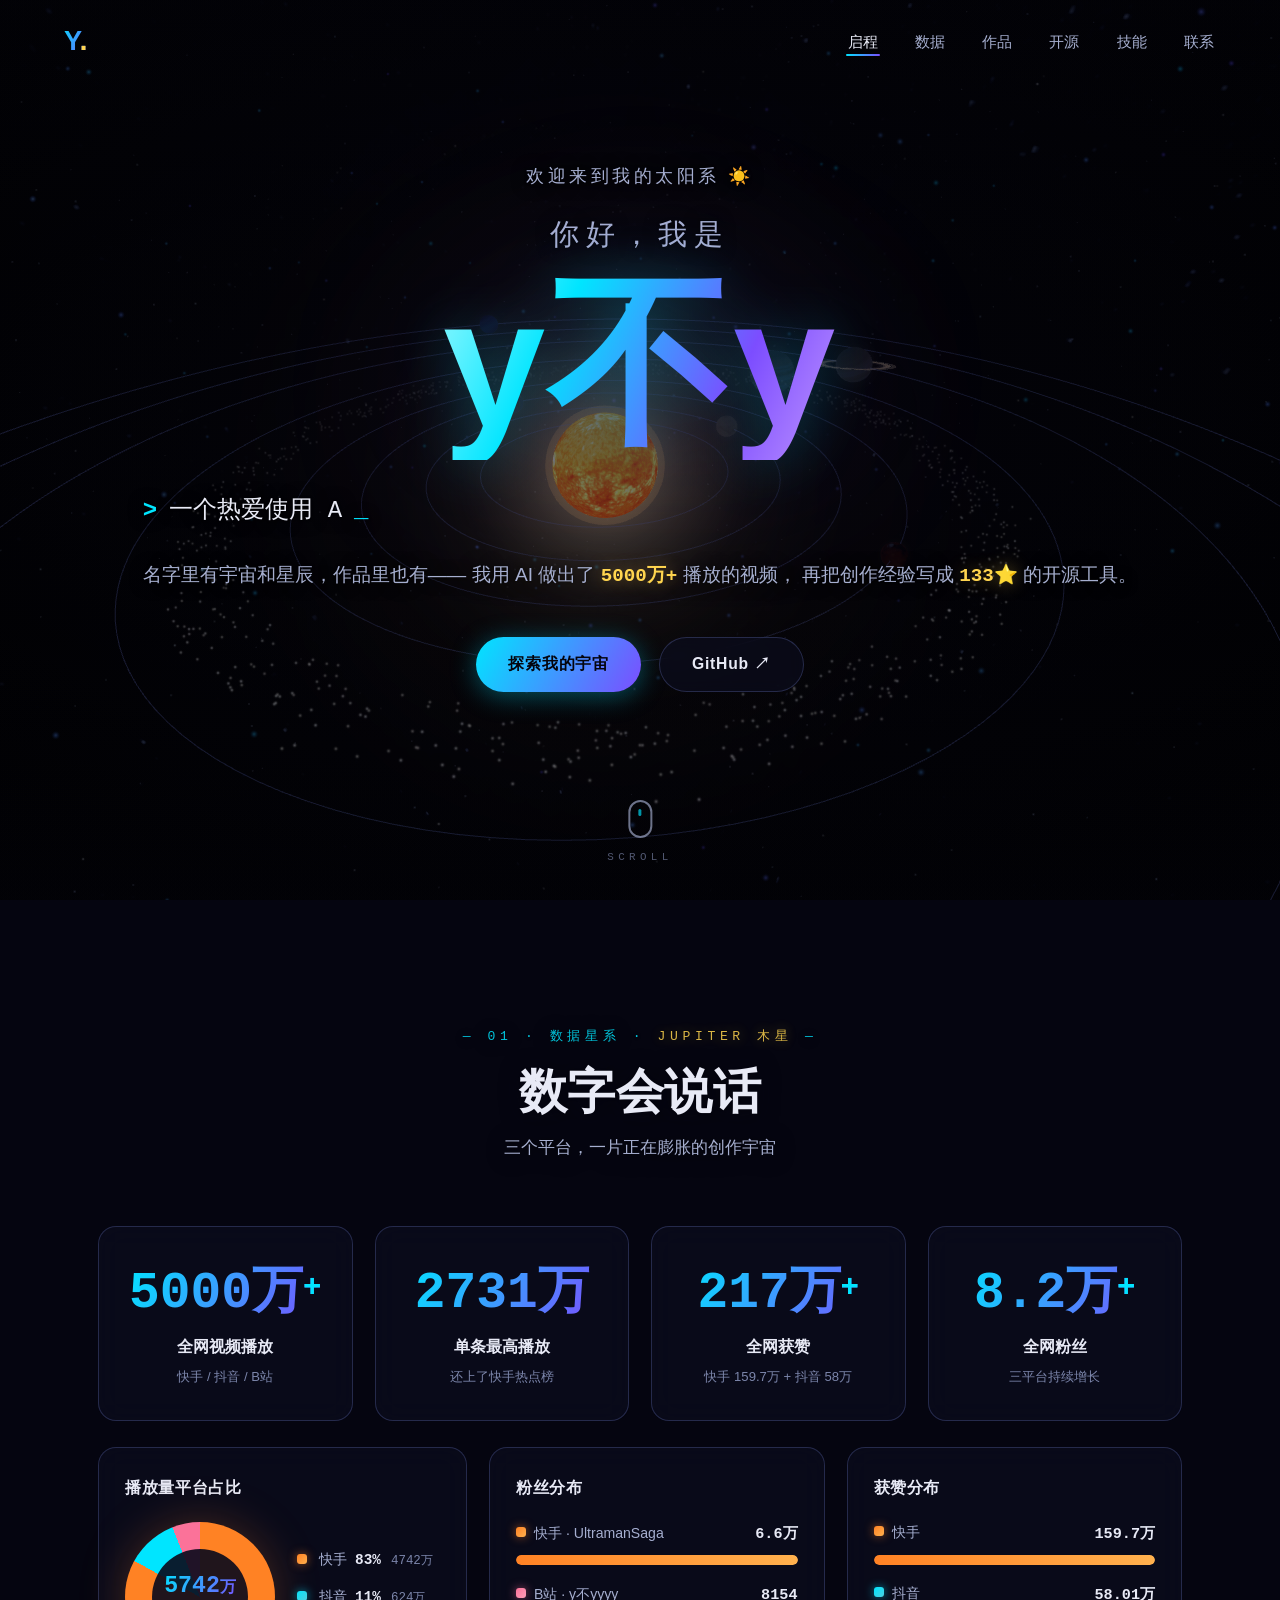
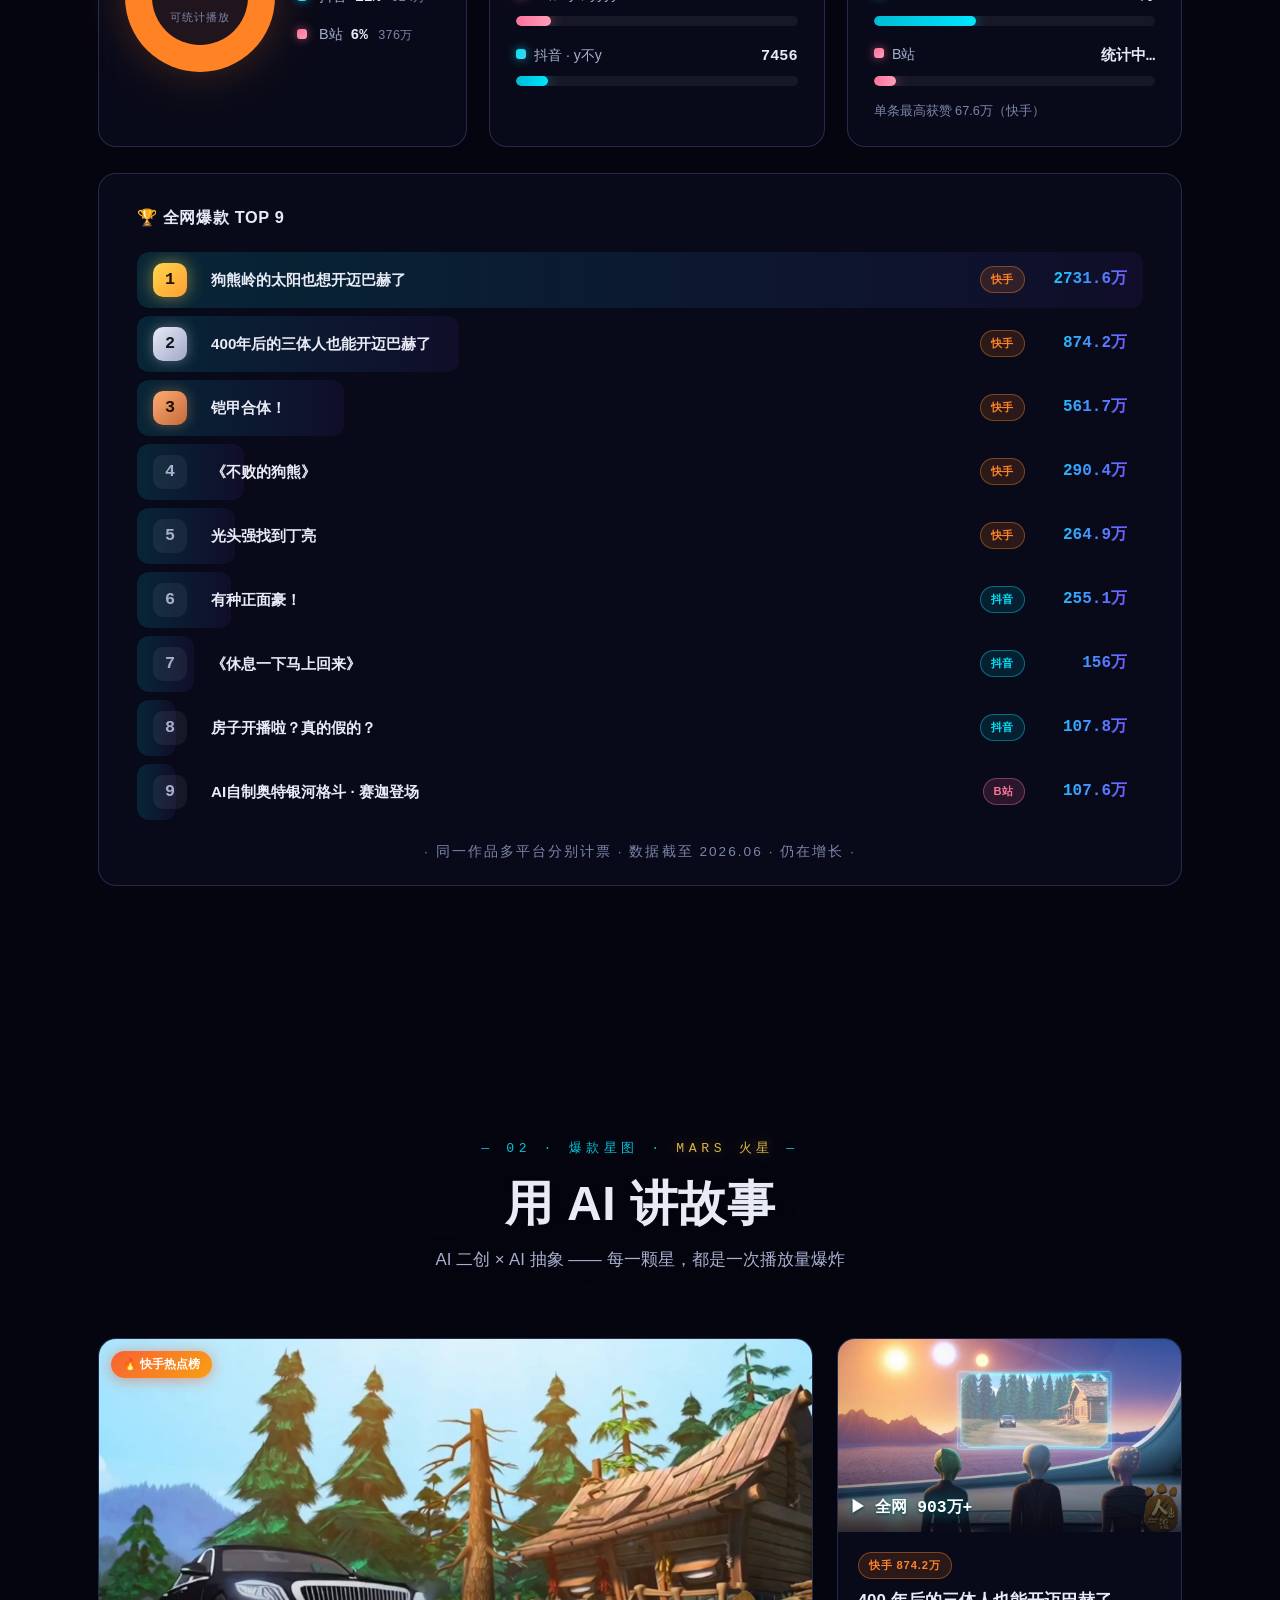
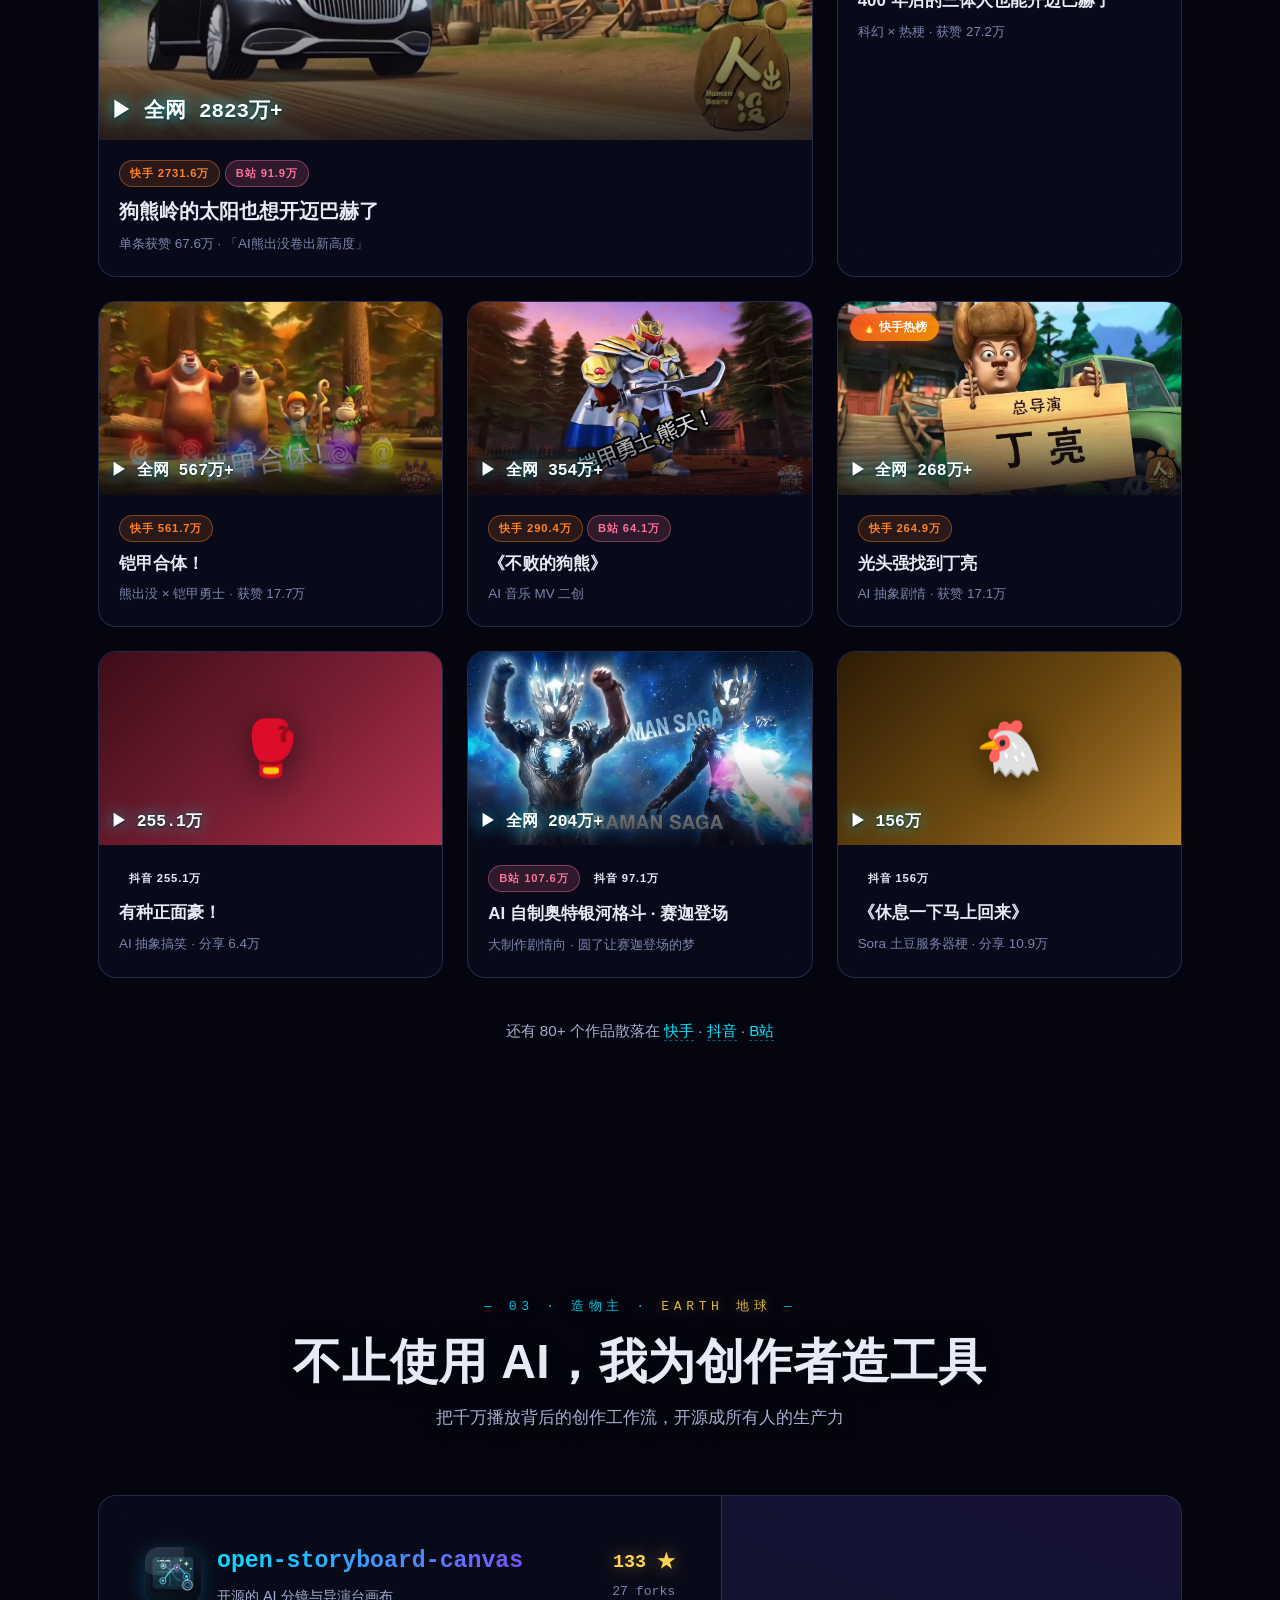
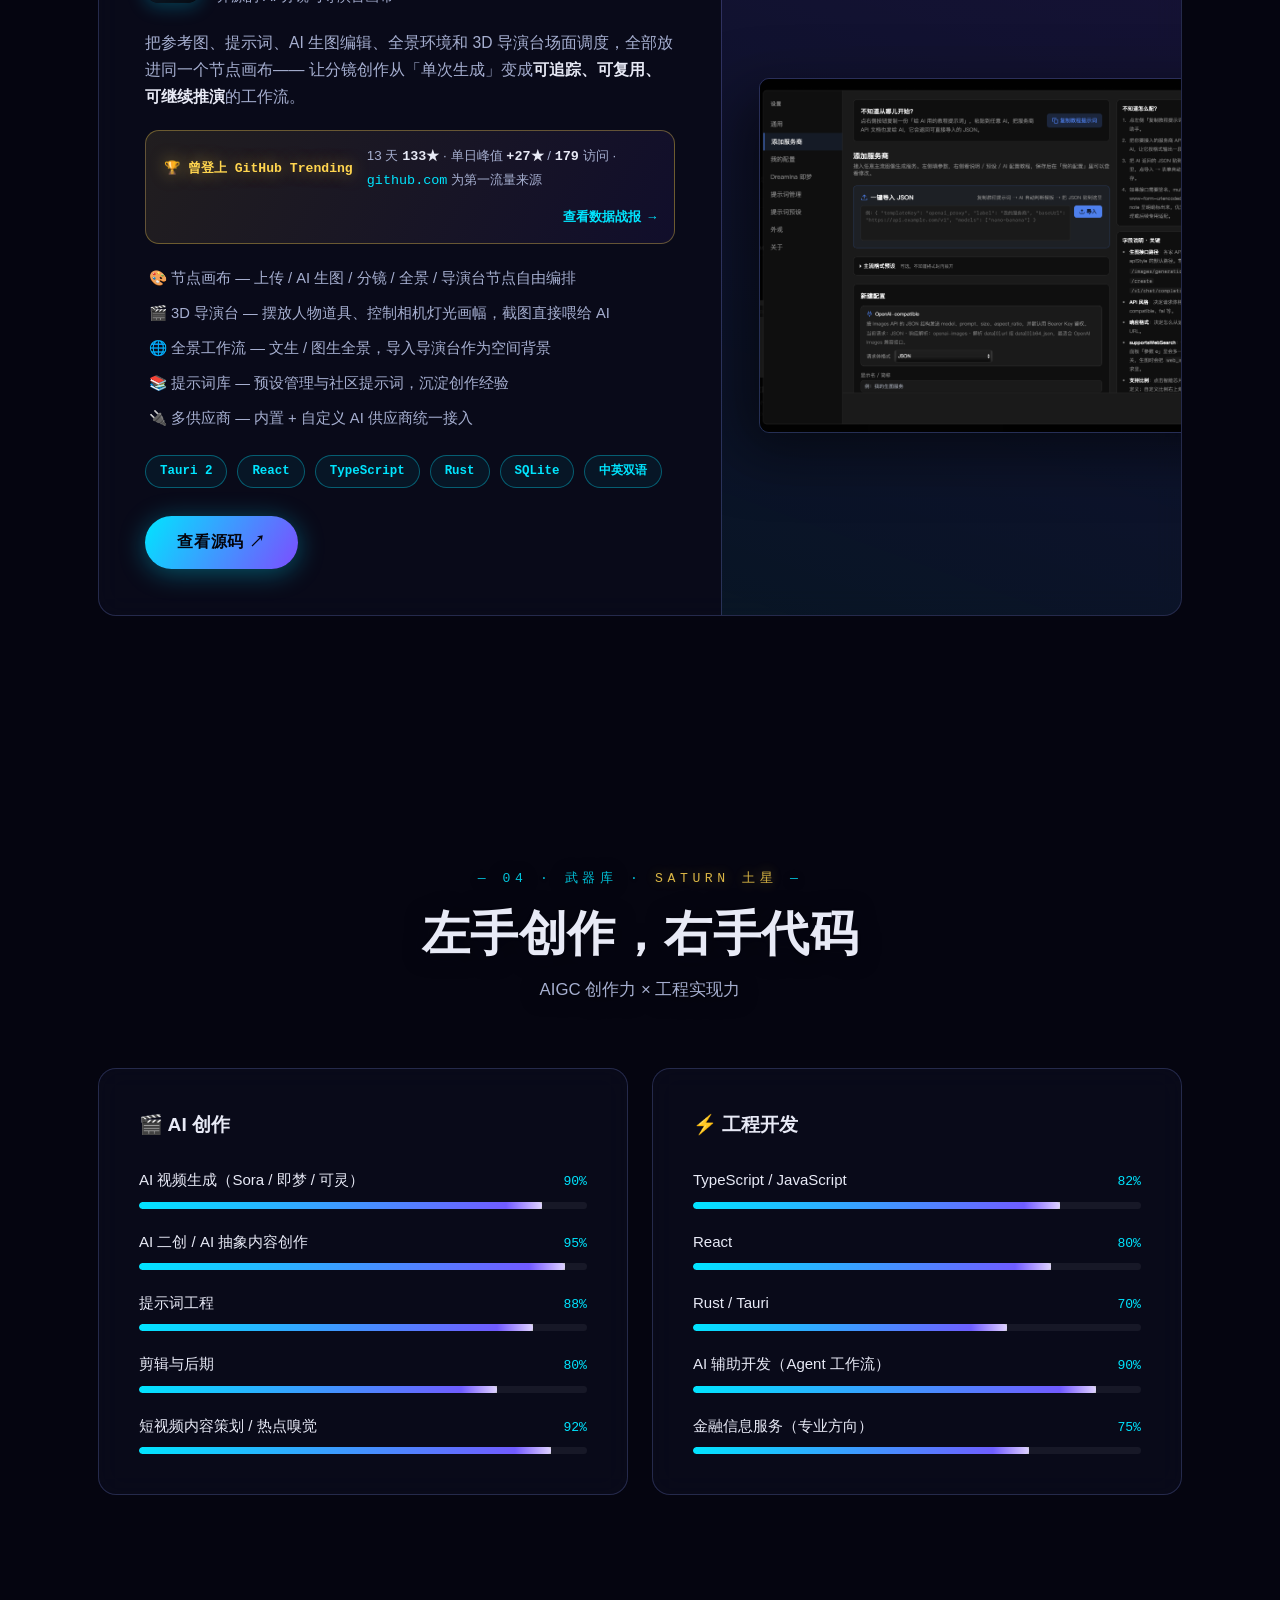
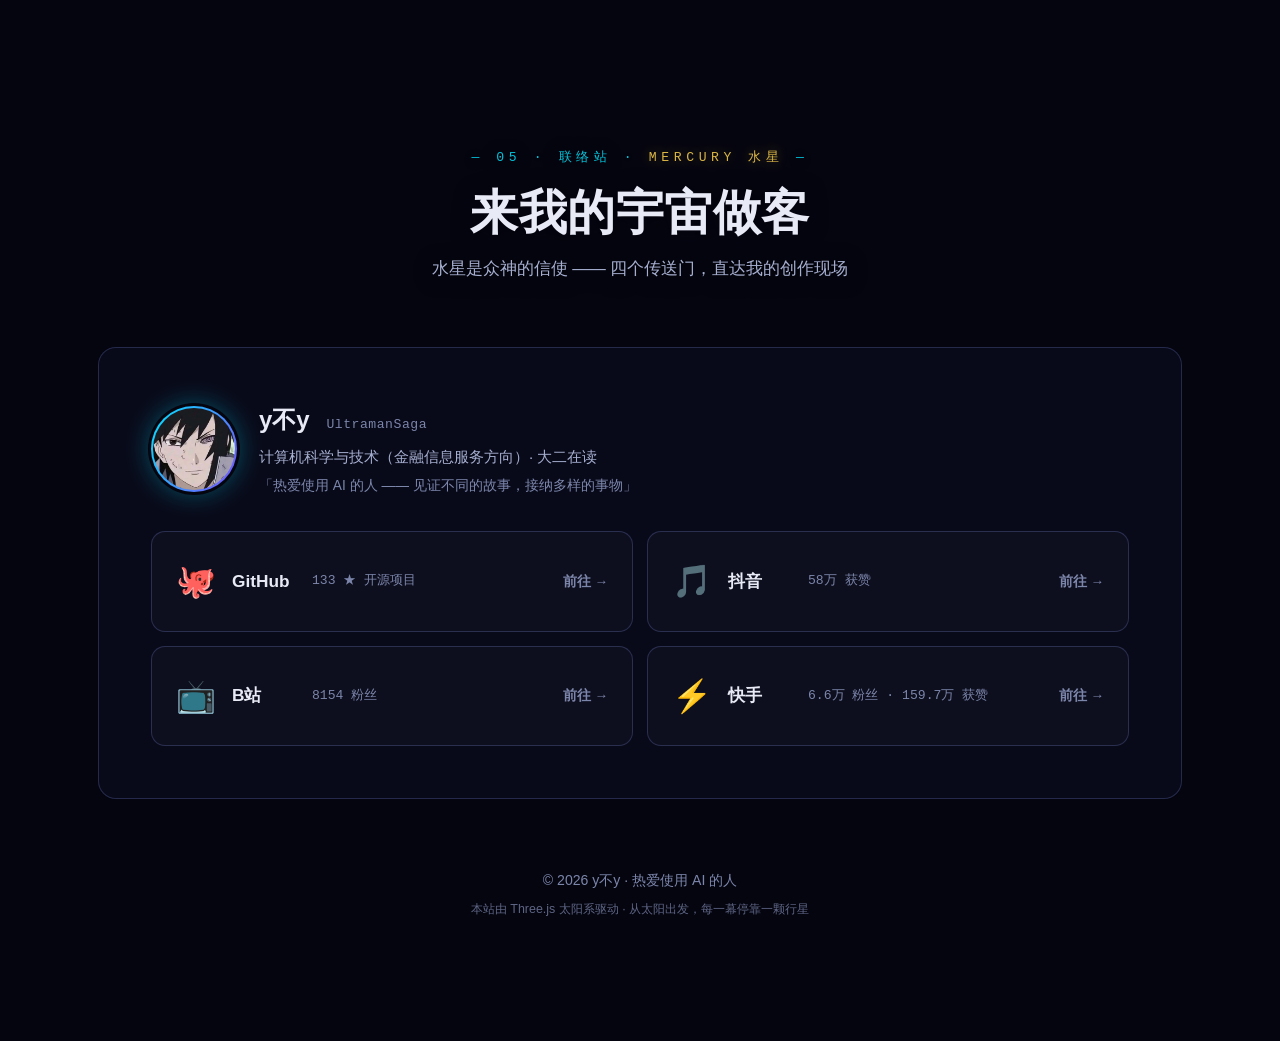
==== index.html @ 199a1e76 "feat: 个人主页「数字宇宙」首次发布 太阳系主题作品集（启程/数据/作品/开源/技能/联系六幕） + GitHub Trending 数据战报页。纯静态，Three.js 驱动。  Co-Auth" ====
<!DOCTYPE html>
<html lang="zh-CN">
<head>
  <meta charset="UTF-8">
  <meta name="viewport" content="width=device-width, initial-scale=1.0">
  <title>y不y · 热爱使用 AI 的人 | AI 二创 & 开源开发者</title>
  <meta name="description" content="y不y（UltramanSaga）—— 热爱使用 AI 的大学生，AI 二创与 AI 抽象小视频创作者，全网播放 5000万+，单条最高 2731万，133⭐ 开源工具作者，计算机科学与技术在读。">
  <link rel="icon" type="image/png" href="assets/project/icon.png">
  <link rel="preload" as="image" href="assets/covers/sun-maybach.jpg">
  <link rel="stylesheet" href="css/style.css">
</head>
<body>

  <!-- 顶部滚动进度条 -->
  <div class="progress-bar" id="progressBar"></div>

  <!-- 3D 太阳系背景画布 -->
  <canvas id="cosmos"></canvas>
  <noscript>
    <style>body { background: radial-gradient(ellipse at 50% 30%, #141433 0%, #050510 70%); }</style>
  </noscript>

  <!-- 导航 -->
  <nav class="nav" id="nav">
    <a href="#hero" class="nav-logo">Y<span class="dot">.</span></a>
    <ul class="nav-links">
      <li><a href="#hero" class="nav-link active">启程</a></li>
      <li><a href="#stats" class="nav-link">数据</a></li>
      <li><a href="#works" class="nav-link">作品</a></li>
      <li><a href="#project" class="nav-link">开源</a></li>
      <li><a href="#skills" class="nav-link">技能</a></li>
      <li><a href="#contact" class="nav-link">联系</a></li>
    </ul>
  </nav>

  <main>

    <!-- ① 启程 · Hero（太阳系全景） -->
    <section class="section hero" id="hero">
      <div class="hero-inner">
        <p class="hero-eyebrow" data-reveal>欢迎来到我的太阳系 ☀️</p>
        <h1 class="hero-title" data-reveal>
          <span class="hero-greeting">你好，我是</span>
          <span class="hero-name glow-text">y不y</span>
        </h1>
        <div class="hero-type" data-reveal>
          <span class="type-prefix">&gt;</span>
          <span id="typewriter"></span><span class="cursor">_</span>
        </div>
        <p class="hero-sub" data-reveal>
          名字里有宇宙和星辰，作品里也有——<br class="mobile-br">
          我用 AI 做出了 <em>5000万+</em> 播放的视频，<br class="mobile-br">
          再把创作经验写成 <em>133⭐</em> 的开源工具。
        </p>
        <div class="hero-cta" data-reveal>
          <a href="#stats" class="btn btn-primary">探索我的宇宙</a>
          <a href="https://github.com/ganbo-gab/open-storyboard-canvas" target="_blank" rel="noopener" class="btn btn-ghost">GitHub ↗</a>
        </div>
      </div>
      <a href="#stats" class="scroll-hint" aria-label="向下滚动">
        <span class="scroll-mouse"></span>
        <span class="scroll-text">SCROLL</span>
      </a>
    </section>

    <!-- ② 数据星系 · Stats（木星：最大的行星，扛最大的数据） -->
    <section class="section stats" id="stats">
      <header class="section-head" data-reveal>
        <p class="section-eyebrow">— 01 · 数据星系 · <span class="planet-name">JUPITER 木星</span> —</p>
        <h2 class="section-title">数字会说话</h2>
        <p class="section-desc">三个平台，一片正在膨胀的创作宇宙</p>
      </header>

      <div class="stats-grid">
        <div class="glass stat-card" data-reveal>
          <div class="stat-value"><span class="count" data-target="5000" data-suffix="万">0</span><span class="stat-plus">+</span></div>
          <div class="stat-label">全网视频播放</div>
          <div class="stat-note">快手 / 抖音 / B站</div>
        </div>
        <div class="glass stat-card" data-reveal>
          <div class="stat-value"><span class="count" data-target="2731" data-suffix="万">0</span></div>
          <div class="stat-label">单条最高播放</div>
          <div class="stat-note">还上了快手热点榜</div>
        </div>
        <div class="glass stat-card" data-reveal>
          <div class="stat-value"><span class="count" data-target="217" data-suffix="万">0</span><span class="stat-plus">+</span></div>
          <div class="stat-label">全网获赞</div>
          <div class="stat-note">快手 159.7万 + 抖音 58万</div>
        </div>
        <div class="glass stat-card" data-reveal>
          <div class="stat-value"><span class="count" data-target="8.2" data-decimals="1" data-suffix="万">0</span><span class="stat-plus">+</span></div>
          <div class="stat-label">全网粉丝</div>
          <div class="stat-note">三平台持续增长</div>
        </div>
      </div>

      <!-- 图表行：环形图 + 双条形图 -->
      <div class="charts-row">

        <div class="glass chart-card" data-reveal>
          <h3 class="chart-title">播放量平台占比</h3>
          <div class="donut-wrap">
            <div class="donut" id="donut" role="img" aria-label="快手83%，抖音11%，B站6%">
              <div class="donut-hole">
                <span class="donut-total">5742<i>万</i></span>
                <span class="donut-cap">可统计播放</span>
              </div>
            </div>
            <ul class="donut-legend">
              <li><i class="lg ks"></i>快手 <b>83%</b><span>4742万</span></li>
              <li><i class="lg dy"></i>抖音 <b>11%</b><span>624万</span></li>
              <li><i class="lg bl"></i>B站 <b>6%</b><span>376万</span></li>
            </ul>
          </div>
        </div>

        <div class="glass chart-card" data-reveal>
          <h3 class="chart-title">粉丝分布</h3>
          <div class="hbar-group">
            <div class="hbar">
              <div class="hbar-head"><span><i class="lg ks"></i>快手 · UltramanSaga</span><b>6.6万</b></div>
              <div class="hbar-track"><i class="hbar-fill ks" style="--w:100%"></i></div>
            </div>
            <div class="hbar">
              <div class="hbar-head"><span><i class="lg bl"></i>B站 · y不yyyy</span><b>8154</b></div>
              <div class="hbar-track"><i class="hbar-fill bl" style="--w:12.4%"></i></div>
            </div>
            <div class="hbar">
              <div class="hbar-head"><span><i class="lg dy"></i>抖音 · y不y</span><b>7456</b></div>
              <div class="hbar-track"><i class="hbar-fill dy" style="--w:11.3%"></i></div>
            </div>
          </div>
        </div>

        <div class="glass chart-card" data-reveal>
          <h3 class="chart-title">获赞分布</h3>
          <div class="hbar-group">
            <div class="hbar">
              <div class="hbar-head"><span><i class="lg ks"></i>快手</span><b>159.7万</b></div>
              <div class="hbar-track"><i class="hbar-fill ks" style="--w:100%"></i></div>
            </div>
            <div class="hbar">
              <div class="hbar-head"><span><i class="lg dy"></i>抖音</span><b>58.01万</b></div>
              <div class="hbar-track"><i class="hbar-fill dy" style="--w:36.3%"></i></div>
            </div>
            <div class="hbar">
              <div class="hbar-head"><span><i class="lg bl"></i>B站</span><b>统计中…</b></div>
              <div class="hbar-track"><i class="hbar-fill bl" style="--w:8%"></i></div>
            </div>
          </div>
          <p class="chart-note">单条最高获赞 67.6万（快手）</p>
        </div>

      </div>

      <!-- 全网爆款排行榜 -->
      <div class="glass ranking" data-reveal>
        <h3 class="chart-title">🏆 全网爆款 TOP 9</h3>
        <div class="rank-table">
          <div class="rank-row" style="--p:100%">
            <span class="rank-no gold-medal">1</span>
            <span class="rank-title">狗熊岭的太阳也想开迈巴赫了</span>
            <span class="rank-platform ks">快手</span>
            <b class="rank-views">2731.6万</b>
          </div>
          <div class="rank-row" style="--p:32%">
            <span class="rank-no silver-medal">2</span>
            <span class="rank-title">400年后的三体人也能开迈巴赫了</span>
            <span class="rank-platform ks">快手</span>
            <b class="rank-views">874.2万</b>
          </div>
          <div class="rank-row" style="--p:20.6%">
            <span class="rank-no bronze-medal">3</span>
            <span class="rank-title">铠甲合体！</span>
            <span class="rank-platform ks">快手</span>
            <b class="rank-views">561.7万</b>
          </div>
          <div class="rank-row" style="--p:10.6%">
            <span class="rank-no">4</span>
            <span class="rank-title">《不败的狗熊》</span>
            <span class="rank-platform ks">快手</span>
            <b class="rank-views">290.4万</b>
          </div>
          <div class="rank-row" style="--p:9.7%">
            <span class="rank-no">5</span>
            <span class="rank-title">光头强找到丁亮</span>
            <span class="rank-platform ks">快手</span>
            <b class="rank-views">264.9万</b>
          </div>
          <div class="rank-row" style="--p:9.3%">
            <span class="rank-no">6</span>
            <span class="rank-title">有种正面豪！</span>
            <span class="rank-platform dy">抖音</span>
            <b class="rank-views">255.1万</b>
          </div>
          <div class="rank-row" style="--p:5.7%">
            <span class="rank-no">7</span>
            <span class="rank-title">《休息一下马上回来》</span>
            <span class="rank-platform dy">抖音</span>
            <b class="rank-views">156万</b>
          </div>
          <div class="rank-row" style="--p:3.9%">
            <span class="rank-no">8</span>
            <span class="rank-title">房子开播啦？真的假的？</span>
            <span class="rank-platform dy">抖音</span>
            <b class="rank-views">107.8万</b>
          </div>
          <div class="rank-row" style="--p:3.9%">
            <span class="rank-no">9</span>
            <span class="rank-title">AI自制奥特银河格斗 · 赛迦登场</span>
            <span class="rank-platform bl">B站</span>
            <b class="rank-views">107.6万</b>
          </div>
        </div>
        <p class="stats-foot">· 同一作品多平台分别计票 · 数据截至 2026.06 · 仍在增长 ·</p>
      </div>
    </section>

    <!-- ③ 爆款星图 · Works（火星：最火的星球） -->
    <section class="section works" id="works">
      <header class="section-head" data-reveal>
        <p class="section-eyebrow">— 02 · 爆款星图 · <span class="planet-name">MARS 火星</span> —</p>
        <h2 class="section-title">用 AI 讲故事</h2>
        <p class="section-desc">AI 二创 × AI 抽象 —— 每一颗星，都是一次播放量爆炸</p>
      </header>
      <div class="works-grid">

        <a class="glass work-card featured" href="https://v.kuaishou.com/KUyIhEe8" target="_blank" rel="noopener" data-reveal>
          <div class="work-cover">
            <img src="assets/covers/sun-maybach.jpg" alt="狗熊岭的太阳也想开迈巴赫了" loading="lazy">
            <span class="work-views">▶ 全网 2823万+</span>
            <span class="work-badge-hot">🔥 快手热点榜</span>
          </div>
          <div class="work-info">
            <span class="work-platform ks">快手 2731.6万</span>
            <span class="work-platform bili">B站 91.9万</span>
            <h3 class="work-title">狗熊岭的太阳也想开迈巴赫了</h3>
            <p class="work-meta">单条获赞 67.6万 · 「AI熊出没卷出新高度」</p>
          </div>
        </a>

        <a class="glass work-card" href="https://v.kuaishou.com/KUyIhEe8" target="_blank" rel="noopener" data-reveal>
          <div class="work-cover">
            <img src="assets/covers/santi-maybach.jpg" alt="400年后的三体人也能开迈巴赫了" loading="lazy">
            <span class="work-views">▶ 全网 903万+</span>
          </div>
          <div class="work-info">
            <span class="work-platform ks">快手 874.2万</span>
            <h3 class="work-title">400 年后的三体人也能开迈巴赫了</h3>
            <p class="work-meta">科幻 × 热梗 · 获赞 27.2万</p>
          </div>
        </a>

        <a class="glass work-card" href="https://v.kuaishou.com/KUyIhEe8" target="_blank" rel="noopener" data-reveal>
          <div class="work-cover">
            <img src="assets/covers/armor.jpg" alt="铠甲合体！" loading="lazy">
            <span class="work-views">▶ 全网 567万+</span>
          </div>
          <div class="work-info">
            <span class="work-platform ks">快手 561.7万</span>
            <h3 class="work-title">铠甲合体！</h3>
            <p class="work-meta">熊出没 × 铠甲勇士 · 获赞 17.7万</p>
          </div>
        </a>

        <a class="glass work-card" href="https://v.kuaishou.com/KUyIhEe8" target="_blank" rel="noopener" data-reveal>
          <div class="work-cover">
            <img src="assets/covers/bear.jpg" alt="《不败的狗熊》" loading="lazy">
            <span class="work-views">▶ 全网 354万+</span>
          </div>
          <div class="work-info">
            <span class="work-platform ks">快手 290.4万</span>
            <span class="work-platform bili">B站 64.1万</span>
            <h3 class="work-title">《不败的狗熊》</h3>
            <p class="work-meta">AI 音乐 MV 二创</p>
          </div>
        </a>

        <a class="glass work-card" href="https://v.kuaishou.com/KUyIhEe8" target="_blank" rel="noopener" data-reveal>
          <div class="work-cover">
            <img src="assets/covers/dingliang.jpg" alt="光头强找到丁亮" loading="lazy">
            <span class="work-views">▶ 全网 268万+</span>
            <span class="work-badge-hot">🔥 快手热榜</span>
          </div>
          <div class="work-info">
            <span class="work-platform ks">快手 264.9万</span>
            <h3 class="work-title">光头强找到丁亮</h3>
            <p class="work-meta">AI 抽象剧情 · 获赞 17.1万</p>
          </div>
        </a>

        <!-- TODO:补充 「有种正面豪」抖音封面截图（当前为渐变占位） -->
        <a class="glass work-card" href="https://www.douyin.com/user/MS4wLjABAAAAIqaASzQ-m0BR4X4_Z0t8kLSNDS3jp0YPZEdNn1j6OYkvZCTKIpKGWT-RFb6nuvdb" target="_blank" rel="noopener" data-reveal>
          <div class="work-cover cover-placeholder ph-red">
            <span class="ph-emoji">🥊</span>
            <span class="work-views">▶ 255.1万</span>
          </div>
          <div class="work-info">
            <span class="work-platform dy">抖音 255.1万</span>
            <h3 class="work-title">有种正面豪！</h3>
            <p class="work-meta">AI 抽象搞笑 · 分享 6.4万</p>
          </div>
        </a>

        <a class="glass work-card" href="https://www.bilibili.com/video/BV1FLcYzLE7T" target="_blank" rel="noopener" data-reveal>
          <div class="work-cover">
            <img src="assets/covers/saga.jpg" alt="AI自制奥特银河格斗：赛迦登场" loading="lazy">
            <span class="work-views">▶ 全网 204万+</span>
          </div>
          <div class="work-info">
            <span class="work-platform bili">B站 107.6万</span>
            <span class="work-platform dy">抖音 97.1万</span>
            <h3 class="work-title">AI 自制奥特银河格斗 · 赛迦登场</h3>
            <p class="work-meta">大制作剧情向 · 圆了让赛迦登场的梦</p>
          </div>
        </a>

        <!-- TODO:补充 「休息一下马上回来」抖音封面截图（当前为渐变占位） -->
        <a class="glass work-card" href="https://www.douyin.com/user/MS4wLjABAAAAIqaASzQ-m0BR4X4_Z0t8kLSNDS3jp0YPZEdNn1j6OYkvZCTKIpKGWT-RFb6nuvdb" target="_blank" rel="noopener" data-reveal>
          <div class="work-cover cover-placeholder ph-amber">
            <span class="ph-emoji">🐔</span>
            <span class="work-views">▶ 156万</span>
          </div>
          <div class="work-info">
            <span class="work-platform dy">抖音 156万</span>
            <h3 class="work-title">《休息一下马上回来》</h3>
            <p class="work-meta">Sora 土豆服务器梗 · 分享 10.9万</p>
          </div>
        </a>

      </div>
      <p class="works-foot" data-reveal>
        还有 80+ 个作品散落在
        <a href="https://v.kuaishou.com/KUyIhEe8" target="_blank" rel="noopener">快手</a> ·
        <a href="https://www.douyin.com/user/MS4wLjABAAAAIqaASzQ-m0BR4X4_Z0t8kLSNDS3jp0YPZEdNn1j6OYkvZCTKIpKGWT-RFb6nuvdb" target="_blank" rel="noopener">抖音</a> ·
        <a href="https://space.bilibili.com/3546699918215726" target="_blank" rel="noopener">B站</a>
      </p>
    </section>

    <!-- ④ 造物主 · 开源项目（地球：创造之家） -->
    <section class="section project" id="project">
      <header class="section-head" data-reveal>
        <p class="section-eyebrow">— 03 · 造物主 · <span class="planet-name">EARTH 地球</span> —</p>
        <h2 class="section-title">不止使用 AI，<br class="mobile-br">我为创作者造工具</h2>
        <p class="section-desc">把千万播放背后的创作工作流，开源成所有人的生产力</p>
      </header>

      <div class="glass project-card" data-reveal>
        <div class="project-main">
          <div class="project-head">
            <img class="project-icon" src="assets/project/icon.png" alt="Open Storyboard Canvas 图标">
            <div>
              <h3 class="project-name">open-storyboard-canvas</h3>
              <p class="project-tagline">开源的 AI 分镜与导演台画布</p>
            </div>
            <div class="project-stars">
              <span class="star-num">133 ★</span>
              <span class="fork-num">27 forks</span>
            </div>
          </div>
          <p class="project-desc">
            把参考图、提示词、AI 生图编辑、全景环境和 3D 导演台场面调度，全部放进同一个节点画布——
            让分镜创作从「单次生成」变成<strong>可追踪、可复用、可继续推演</strong>的工作流。
          </p>
          <a class="project-trending" href="trending-report.html">
            <span class="pt-flag">🏆 曾登上 GitHub Trending</span>
            <span class="pt-stat">13 天 <b>133★</b> · 单日峰值 <b>+27★</b> / <b>179</b> 访问 · <em>github.com</em> 为第一流量来源</span>
            <span class="pt-go">查看数据战报 →</span>
          </a>
          <ul class="project-features">
            <li>🎨 节点画布 — 上传 / AI 生图 / 分镜 / 全景 / 导演台节点自由编排</li>
            <li>🎬 3D 导演台 — 摆放人物道具、控制相机灯光画幅，截图直接喂给 AI</li>
            <li>🌐 全景工作流 — 文生 / 图生全景，导入导演台作为空间背景</li>
            <li>📚 提示词库 — 预设管理与社区提示词，沉淀创作经验</li>
            <li>🔌 多供应商 — 内置 + 自定义 AI 供应商统一接入</li>
          </ul>
          <div class="project-stack">
            <span class="tag">Tauri 2</span>
            <span class="tag">React</span>
            <span class="tag">TypeScript</span>
            <span class="tag">Rust</span>
            <span class="tag">SQLite</span>
            <span class="tag">中英双语</span>
          </div>
          <div class="project-cta">
            <a class="btn btn-primary" href="https://github.com/ganbo-gab/open-storyboard-canvas" target="_blank" rel="noopener">查看源码 ↗</a>
          </div>
        </div>
        <div class="project-shot">
          <img src="assets/project/provider-settings.png" alt="open-storyboard-canvas 软件截图" loading="lazy">
        </div>
      </div>
    </section>

    <!-- ⑤ 武器库 · Skills（土星：戴着光环的军械库） -->
    <section class="section skills" id="skills">
      <header class="section-head" data-reveal>
        <p class="section-eyebrow">— 04 · 武器库 · <span class="planet-name">SATURN 土星</span> —</p>
        <h2 class="section-title">左手创作，右手代码</h2>
        <p class="section-desc">AIGC 创作力 × 工程实现力</p>
      </header>
      <div class="skills-grid">

        <!-- TODO:补充 请确认实际使用的 AI 工具清单与熟练度 -->
        <div class="glass skill-col" data-reveal>
          <h3 class="skill-col-title">🎬 AI 创作</h3>
          <div class="skill-item">
            <div class="skill-row"><span>AI 视频生成（Sora / 即梦 / 可灵）</span><span class="skill-pct">90%</span></div>
            <div class="skill-bar"><i style="--w:90%"></i></div>
          </div>
          <div class="skill-item">
            <div class="skill-row"><span>AI 二创 / AI 抽象内容创作</span><span class="skill-pct">95%</span></div>
            <div class="skill-bar"><i style="--w:95%"></i></div>
          </div>
          <div class="skill-item">
            <div class="skill-row"><span>提示词工程</span><span class="skill-pct">88%</span></div>
            <div class="skill-bar"><i style="--w:88%"></i></div>
          </div>
          <div class="skill-item">
            <div class="skill-row"><span>剪辑与后期</span><span class="skill-pct">80%</span></div>
            <div class="skill-bar"><i style="--w:80%"></i></div>
          </div>
          <div class="skill-item">
            <div class="skill-row"><span>短视频内容策划 / 热点嗅觉</span><span class="skill-pct">92%</span></div>
            <div class="skill-bar"><i style="--w:92%"></i></div>
          </div>
        </div>

        <!-- TODO:补充 请确认编程技能清单与熟练度 -->
        <div class="glass skill-col" data-reveal>
          <h3 class="skill-col-title">⚡ 工程开发</h3>
          <div class="skill-item">
            <div class="skill-row"><span>TypeScript / JavaScript</span><span class="skill-pct">82%</span></div>
            <div class="skill-bar"><i style="--w:82%"></i></div>
          </div>
          <div class="skill-item">
            <div class="skill-row"><span>React</span><span class="skill-pct">80%</span></div>
            <div class="skill-bar"><i style="--w:80%"></i></div>
          </div>
          <div class="skill-item">
            <div class="skill-row"><span>Rust / Tauri</span><span class="skill-pct">70%</span></div>
            <div class="skill-bar"><i style="--w:70%"></i></div>
          </div>
          <div class="skill-item">
            <div class="skill-row"><span>AI 辅助开发（Agent 工作流）</span><span class="skill-pct">90%</span></div>
            <div class="skill-bar"><i style="--w:90%"></i></div>
          </div>
          <div class="skill-item">
            <div class="skill-row"><span>金融信息服务（专业方向）</span><span class="skill-pct">75%</span></div>
            <div class="skill-bar"><i style="--w:75%"></i></div>
          </div>
        </div>

      </div>
    </section>

    <!-- ⑥ 联络站 · Contact（水星：众神的信使） -->
    <section class="section contact" id="contact">
      <header class="section-head" data-reveal>
        <p class="section-eyebrow">— 05 · 联络站 · <span class="planet-name">MERCURY 水星</span> —</p>
        <h2 class="section-title">来我的宇宙做客</h2>
        <p class="section-desc">水星是众神的信使 —— 四个传送门，直达我的创作现场</p>
      </header>

      <div class="glass contact-card" data-reveal>
        <div class="contact-profile">
          <img class="contact-avatar" src="assets/avatar.jpeg" alt="y不y 头像">
          <div>
            <h3 class="contact-name">y不y <span class="contact-alias">UltramanSaga</span></h3>
            <p class="contact-edu">计算机科学与技术（金融信息服务方向）· 大二在读</p>
            <p class="contact-slogan">「热爱使用 AI 的人 —— 见证不同的故事，接纳多样的事物」</p>
          </div>
        </div>

        <div class="contact-links portal">
          <a class="contact-link gh" href="https://github.com/ganbo-gab" target="_blank" rel="noopener">
            <span class="cl-icon">🐙</span><span class="cl-name">GitHub</span><span class="cl-data">133 ★ 开源项目</span>
            <span class="cl-go">前往 →</span>
          </a>
          <a class="contact-link douyin" href="https://www.douyin.com/user/MS4wLjABAAAAIqaASzQ-m0BR4X4_Z0t8kLSNDS3jp0YPZEdNn1j6OYkvZCTKIpKGWT-RFb6nuvdb" target="_blank" rel="noopener">
            <span class="cl-icon">🎵</span><span class="cl-name">抖音</span><span class="cl-data">58万 获赞</span>
            <span class="cl-go">前往 →</span>
          </a>
          <a class="contact-link bili" href="https://space.bilibili.com/3546699918215726" target="_blank" rel="noopener">
            <span class="cl-icon">📺</span><span class="cl-name">B站</span><span class="cl-data">8154 粉丝</span>
            <span class="cl-go">前往 →</span>
          </a>
          <a class="contact-link ks" href="https://v.kuaishou.com/KUyIhEe8" target="_blank" rel="noopener">
            <span class="cl-icon">⚡</span><span class="cl-name">快手</span><span class="cl-data">6.6万 粉丝 · 159.7万 获赞</span>
            <span class="cl-go">前往 →</span>
          </a>
        </div>
      </div>

      <footer class="footer" data-reveal>
        <p>© 2026 y不y · 热爱使用 AI 的人</p>
        <p class="footer-meta">本站由 Three.js 太阳系驱动 · 从太阳出发，每一幕停靠一颗行星</p>
      </footer>
    </section>

  </main>

  <script src="js/vendor/three.min.js"></script>
  <script src="js/scene.js"></script>
  <script src="js/main.js"></script>
</body>
</html>
---- css/style.css ----
/* ==========================================================================
   y不y · 数字宇宙个人网站
   深空黑 + 青紫霓虹 + 玻璃拟态
   ========================================================================== */

:root {
  --bg: #050510;
  --bg-soft: #0a0a1c;
  --cyan: #00e5ff;
  --purple: #7c4dff;
  --gold: #ffd54f;
  --text: #e8eaf6;
  --text-dim: #a6afd0;
  --text-faint: #7c86ab;
  --glass-bg: rgba(13, 15, 34, 0.58);
  --glass-border: rgba(140, 160, 255, 0.22);
  --grad-main: linear-gradient(120deg, var(--cyan), var(--purple));
  --font-stack: -apple-system, BlinkMacSystemFont, "PingFang SC", "HarmonyOS Sans SC", "Microsoft YaHei", "Segoe UI", sans-serif;
  --font-mono: "SF Mono", "JetBrains Mono", "Cascadia Code", Consolas, monospace;
}

* { margin: 0; padding: 0; box-sizing: border-box; }

html {
  scroll-behavior: smooth;
  scrollbar-color: #2a2f55 var(--bg);
}

body {
  background: var(--bg);
  color: var(--text);
  font-family: var(--font-stack);
  line-height: 1.7;
  overflow-x: hidden;
  -webkit-font-smoothing: antialiased;
}

::selection { background: rgba(124, 77, 255, 0.5); color: #fff; }

a { color: inherit; text-decoration: none; }
ul { list-style: none; }
img { display: block; max-width: 100%; }
em { font-style: normal; }

/* ---------- 3D 背景画布 ---------- */
#cosmos {
  position: fixed;
  inset: 0;
  width: 100vw;
  height: 100vh;
  z-index: 0;
  pointer-events: none;
}

/* WebGL 失败时的 CSS 星空兜底 */
body.fallback-bg {
  background:
    radial-gradient(1px 1px at 23% 12%, rgba(255,255,255,.7) 50%, transparent 51%),
    radial-gradient(1px 1px at 67% 34%, rgba(255,255,255,.5) 50%, transparent 51%),
    radial-gradient(1.5px 1.5px at 41% 71%, rgba(0,229,255,.6) 50%, transparent 51%),
    radial-gradient(1px 1px at 86% 58%, rgba(255,255,255,.4) 50%, transparent 51%),
    radial-gradient(1.5px 1.5px at 12% 89%, rgba(124,77,255,.5) 50%, transparent 51%),
    radial-gradient(ellipse 80% 50% at 50% 25%, #12122e 0%, var(--bg) 70%);
}

/* ---------- 滚动进度条 ---------- */
.progress-bar {
  position: fixed;
  top: 0; left: 0;
  width: 100%;
  height: 2px;
  background: var(--grad-main);
  transform-origin: 0 50%;
  transform: scaleX(0);
  z-index: 200;
  box-shadow: 0 0 12px rgba(0, 229, 255, 0.6);
}

/* ---------- 导航 ---------- */
.nav {
  position: fixed;
  top: 0; left: 0; right: 0;
  display: flex;
  align-items: center;
  justify-content: space-between;
  padding: 18px clamp(20px, 5vw, 64px);
  z-index: 100;
  transition: background .4s, backdrop-filter .4s, padding .4s, box-shadow .4s;
}

.nav.scrolled {
  background: rgba(5, 5, 16, 0.72);
  backdrop-filter: blur(16px);
  -webkit-backdrop-filter: blur(16px);
  padding-top: 12px;
  padding-bottom: 12px;
  box-shadow: 0 1px 0 rgba(140, 160, 255, 0.1);
}

.nav-logo {
  font-size: 1.7rem;
  font-weight: 900;
  letter-spacing: .02em;
  background: var(--grad-main);
  -webkit-background-clip: text;
  background-clip: text;
  -webkit-text-fill-color: transparent;
}

.nav-logo .dot { -webkit-text-fill-color: var(--gold); }

.nav-links {
  display: flex;
  gap: clamp(14px, 2.6vw, 34px);
}

.nav-link {
  font-size: .92rem;
  color: var(--text-dim);
  position: relative;
  padding: 4px 2px;
  transition: color .3s;
}

.nav-link::after {
  content: "";
  position: absolute;
  left: 0; bottom: -2px;
  width: 100%;
  height: 2px;
  background: var(--grad-main);
  transform: scaleX(0);
  transform-origin: 0 50%;
  transition: transform .35s cubic-bezier(.6, 0, .2, 1);
  border-radius: 2px;
}

.nav-link:hover { color: var(--text); }
.nav-link.active { color: var(--text); }
.nav-link.active::after { transform: scaleX(1); }

/* ---------- 通用 Section ---------- */
main { position: relative; z-index: 1; }

.section {
  position: relative;
  max-width: 1180px;
  margin: 0 auto;
  padding: clamp(90px, 14vh, 150px) clamp(20px, 5vw, 48px);
}

.section-head { text-align: center; margin-bottom: clamp(44px, 7vh, 72px); }

.section-eyebrow {
  font-family: var(--font-mono);
  font-size: .82rem;
  letter-spacing: .35em;
  color: var(--cyan);
  opacity: .85;
  margin-bottom: 14px;
}

.section-title {
  font-size: clamp(1.9rem, 4.6vw, 3rem);
  font-weight: 900;
  letter-spacing: .01em;
  line-height: 1.25;
}

.section-desc {
  margin-top: 12px;
  color: var(--text-dim);
  font-size: clamp(.95rem, 1.6vw, 1.05rem);
}

/* 裸露在 3D 背景上的标题文字加投影，保证可读 */
.section-eyebrow,
.section-title,
.section-desc { text-shadow: 0 2px 20px rgba(5, 5, 16, 0.72), 0 0 4px rgba(5, 5, 16, 0.5); }

/* ---------- 玻璃拟态卡片 ---------- */
.glass {
  background: var(--glass-bg);
  border: 1px solid var(--glass-border);
  border-radius: 18px;
  backdrop-filter: blur(14px);
  -webkit-backdrop-filter: blur(14px);
  transition: transform .45s cubic-bezier(.2, .8, .25, 1), box-shadow .45s, border-color .45s;
}

/* ---------- 入场动画 ---------- */
[data-reveal] {
  opacity: 0;
  transform: translateY(34px);
  transition: opacity .9s cubic-bezier(.2, .65, .3, 1), transform .9s cubic-bezier(.2, .65, .3, 1);
  transition-delay: var(--d, 0s);
}

[data-reveal].visible {
  opacity: 1;
  transform: translateY(0);
}

/* ==========================================================================
   ① Hero 启程
   ========================================================================== */
.hero {
  min-height: 100vh;
  max-width: none;
  display: flex;
  flex-direction: column;
  align-items: center;
  justify-content: center;
  text-align: center;
  padding-top: 80px;
  position: relative;
}

/* Hero 文字区暗化遮罩：压暗 3D 太阳光晕、托起文字（不改 3D 场景本身） */
.hero::before {
  content: "";
  position: absolute;
  inset: 0;
  z-index: 0;
  pointer-events: none;
  background:
    radial-gradient(ellipse 92% 68% at 50% 46%, rgba(5, 5, 16, 0.60) 0%, rgba(5, 5, 16, 0.32) 50%, rgba(5, 5, 16, 0.06) 80%),
    linear-gradient(to bottom, rgba(5, 5, 16, 0.34) 0%, rgba(5, 5, 16, 0.06) 30%, rgba(5, 5, 16, 0.06) 68%, rgba(5, 5, 16, 0.34) 100%);
}

.hero-inner { position: relative; z-index: 1; }

/* 浅色小字加深色投影，亮背景下也清晰 */
.hero-eyebrow,
.hero-greeting,
.hero-sub,
.hero-type { text-shadow: 0 1px 16px rgba(0, 0, 0, 0.6), 0 0 3px rgba(0, 0, 0, 0.5); }

.hero-eyebrow {
  font-size: clamp(.95rem, 2vw, 1.1rem);
  color: var(--text-dim);
  letter-spacing: .2em;
  margin-bottom: 18px;
}

.hero-title { display: flex; flex-direction: column; align-items: center; gap: 8px; }

.hero-greeting {
  font-size: clamp(1.2rem, 3vw, 1.8rem);
  font-weight: 500;
  color: var(--text-dim);
  letter-spacing: .25em;
}

.hero-name {
  font-size: clamp(4.2rem, 16vw, 11.5rem);
  font-weight: 900;
  line-height: 1.05;
  letter-spacing: .01em;
  background: linear-gradient(115deg, #6df3ff 8%, var(--cyan) 30%, var(--purple) 72%, #b388ff 95%);
  -webkit-background-clip: text;
  background-clip: text;
  -webkit-text-fill-color: transparent;
  filter: drop-shadow(0 0 28px rgba(0, 229, 255, 0.28)) drop-shadow(0 0 90px rgba(124, 77, 255, 0.22));
}

.glow-text { animation: hue-breathe 9s ease-in-out infinite; }

@keyframes hue-breathe {
  0%, 100% { filter: drop-shadow(0 0 28px rgba(0, 229, 255, .28)) drop-shadow(0 0 90px rgba(124, 77, 255, .22)); }
  50%      { filter: drop-shadow(0 0 40px rgba(0, 229, 255, .45)) drop-shadow(0 0 120px rgba(124, 77, 255, .35)); }
}

.hero-type {
  margin-top: 30px;
  font-family: var(--font-mono);
  font-size: clamp(1.05rem, 2.6vw, 1.5rem);
  color: var(--text);
  min-height: 1.8em;
  display: flex;
  align-items: center;
  gap: .5em;
}

.type-prefix { color: var(--cyan); font-weight: 700; }

.cursor {
  color: var(--cyan);
  animation: blink 1s steps(1) infinite;
  font-weight: 700;
}

@keyframes blink { 50% { opacity: 0; } }

.hero-sub {
  margin-top: 26px;
  font-size: clamp(1rem, 2.2vw, 1.2rem);
  color: var(--text-dim);
}

.hero-sub em {
  color: var(--gold);
  font-weight: 800;
  font-family: var(--font-mono);
  text-shadow: 0 0 18px rgba(255, 213, 79, 0.4);
}

.hero-cta {
  margin-top: 44px;
  display: flex;
  gap: 18px;
  flex-wrap: wrap;
  justify-content: center;
}

/* ---------- 按钮 ---------- */
.btn {
  display: inline-flex;
  align-items: center;
  gap: 8px;
  padding: 13px 32px;
  border-radius: 999px;
  font-size: .98rem;
  font-weight: 700;
  letter-spacing: .05em;
  cursor: pointer;
  transition: transform .3s, box-shadow .3s, background .3s, border-color .3s;
}

.btn-primary {
  background: var(--grad-main);
  color: #04040d;
  box-shadow: 0 4px 26px rgba(0, 229, 255, 0.35);
}

.btn-primary:hover {
  transform: translateY(-3px);
  box-shadow: 0 8px 40px rgba(0, 229, 255, 0.55), 0 4px 26px rgba(124, 77, 255, 0.4);
}

.btn-ghost {
  border: 1px solid var(--glass-border);
  color: var(--text);
  background: var(--glass-bg);
  backdrop-filter: blur(8px);
}

.btn-ghost:hover {
  border-color: rgba(0, 229, 255, 0.5);
  box-shadow: 0 0 24px rgba(0, 229, 255, 0.2);
  transform: translateY(-3px);
}

.btn:disabled, .btn[disabled] {
  opacity: .45;
  cursor: not-allowed;
  transform: none !important;
  box-shadow: none !important;
  font-family: var(--font-stack);
  font-size: .92rem;
}

/* ---------- 滚动提示 ---------- */
.scroll-hint {
  position: absolute;
  bottom: 34px;
  left: 50%;
  transform: translateX(-50%);
  display: flex;
  flex-direction: column;
  align-items: center;
  gap: 10px;
  opacity: .65;
  transition: opacity .3s;
  z-index: 1;
}

.scroll-hint:hover { opacity: 1; }

.scroll-mouse {
  width: 24px;
  height: 38px;
  border: 2px solid var(--text-dim);
  border-radius: 14px;
  position: relative;
}

.scroll-mouse::after {
  content: "";
  position: absolute;
  top: 7px; left: 50%;
  width: 3px; height: 7px;
  margin-left: -1.5px;
  border-radius: 3px;
  background: var(--cyan);
  animation: scroll-drop 1.8s ease-in-out infinite;
}

@keyframes scroll-drop {
  0%   { transform: translateY(0); opacity: 1; }
  70%  { transform: translateY(12px); opacity: 0; }
  100% { transform: translateY(0); opacity: 0; }
}

.scroll-text {
  font-family: var(--font-mono);
  font-size: .68rem;
  letter-spacing: .4em;
  color: var(--text-faint);
}

/* ==========================================================================
   ② 数据星系 Stats
   ========================================================================== */
.stats-grid {
  display: grid;
  grid-template-columns: repeat(4, 1fr);
  gap: 22px;
}

.stat-card {
  padding: 38px 26px 32px;
  text-align: center;
  position: relative;
  overflow: hidden;
}

.stat-card::before {
  content: "";
  position: absolute;
  inset: 0;
  background: radial-gradient(ellipse 90% 60% at 50% -10%, rgba(0, 229, 255, 0.12), transparent 65%);
  opacity: 0;
  transition: opacity .5s;
}

.stat-card:hover {
  transform: translateY(-8px);
  border-color: rgba(0, 229, 255, 0.45);
  box-shadow: 0 14px 48px rgba(0, 229, 255, 0.16), 0 4px 20px rgba(124, 77, 255, 0.12);
}

.stat-card:hover::before { opacity: 1; }

.stat-value {
  font-family: var(--font-mono);
  font-size: clamp(2.3rem, 4.6vw, 3.2rem);
  font-weight: 800;
  line-height: 1.1;
  background: var(--grad-main);
  -webkit-background-clip: text;
  background-clip: text;
  -webkit-text-fill-color: transparent;
}

.stat-plus {
  -webkit-text-fill-color: var(--cyan);
  font-size: .6em;
  vertical-align: .35em;
}

.stat-plus.gold { -webkit-text-fill-color: var(--gold); }

.stat-label {
  margin-top: 12px;
  font-size: 1.02rem;
  font-weight: 700;
}

.stat-note {
  margin-top: 5px;
  font-size: .82rem;
  color: var(--text-faint);
}

.stats-foot {
  text-align: center;
  margin-top: 36px;
  font-size: .85rem;
  color: var(--text-faint);
  letter-spacing: .15em;
}

/* ==========================================================================
   ③ 爆款星图 Works
   ========================================================================== */
.works-grid {
  display: grid;
  grid-template-columns: repeat(3, 1fr);
  gap: 24px;
}

.work-card { overflow: hidden; display: flex; flex-direction: column; }

.work-card.featured {
  grid-column: span 2;
  grid-row: span 1;
}

.work-card:hover {
  transform: translateY(-8px) scale(1.012);
  border-color: rgba(0, 229, 255, 0.5);
  box-shadow: 0 18px 56px rgba(0, 229, 255, 0.18), 0 6px 24px rgba(124, 77, 255, 0.14);
}

.work-cover {
  position: relative;
  aspect-ratio: 16 / 9;
  overflow: hidden;
}

.work-cover img {
  width: 100%;
  height: 100%;
  object-fit: cover;
  transition: transform .6s cubic-bezier(.2, .7, .3, 1);
}

.work-card:hover .work-cover img { transform: scale(1.06); }

.work-cover::after {
  content: "";
  position: absolute;
  inset: 0;
  background: linear-gradient(180deg, transparent 55%, rgba(5, 5, 16, 0.82));
}

.work-views {
  position: absolute;
  left: 12px; bottom: 10px;
  z-index: 2;
  font-family: var(--font-mono);
  font-weight: 800;
  font-size: 1.02rem;
  color: #fff;
  text-shadow: 0 0 16px rgba(0, 229, 255, 0.8), 0 1px 3px rgba(0,0,0,.8);
}

.work-card.featured .work-views { font-size: 1.3rem; }

.work-duration {
  position: absolute;
  right: 12px; bottom: 12px;
  z-index: 2;
  font-family: var(--font-mono);
  font-size: .75rem;
  padding: 2px 8px;
  border-radius: 6px;
  background: rgba(0, 0, 0, 0.55);
  color: var(--text-dim);
}

.work-info { padding: 18px 20px 20px; flex: 1; }

.work-platform {
  display: inline-block;
  font-size: .7rem;
  font-weight: 800;
  letter-spacing: .08em;
  padding: 3px 10px;
  border-radius: 999px;
  margin-bottom: 10px;
}

.work-platform.bili   { background: rgba(251, 114, 153, 0.16); color: #fb7299; border: 1px solid rgba(251, 114, 153, 0.4); }
.work-platform.douyin { background: rgba(0, 229, 255, 0.12); color: var(--cyan); border: 1px solid rgba(0, 229, 255, 0.4); }
.work-platform.ks     { background: rgba(255, 130, 36, 0.14); color: #ff8224; border: 1px solid rgba(255, 130, 36, 0.4); }

.work-title {
  font-size: 1.06rem;
  font-weight: 800;
  line-height: 1.45;
}

.work-card.featured .work-title { font-size: 1.25rem; }

.work-meta {
  margin-top: 7px;
  font-size: .84rem;
  color: var(--text-faint);
}

.works-foot {
  text-align: center;
  margin-top: 40px;
  color: var(--text-dim);
  font-size: .95rem;
}

.works-foot a {
  color: var(--cyan);
  border-bottom: 1px dashed rgba(0, 229, 255, 0.4);
  transition: color .3s, border-color .3s;
  padding-bottom: 1px;
}

.works-foot a:hover { color: #fff; border-color: #fff; }

/* ==========================================================================
   ④ 造物主 Project
   ========================================================================== */
.project-card {
  display: grid;
  grid-template-columns: 1.15fr .85fr;
  gap: 0;
  overflow: hidden;
}

.project-card:hover {
  border-color: rgba(124, 77, 255, 0.5);
  box-shadow: 0 18px 64px rgba(124, 77, 255, 0.16), 0 6px 24px rgba(0, 229, 255, 0.1);
}

.project-main { padding: clamp(28px, 4vw, 46px); }

.project-head {
  display: flex;
  align-items: center;
  gap: 16px;
  flex-wrap: wrap;
  margin-bottom: 22px;
}

.project-icon {
  width: 56px;
  height: 56px;
  border-radius: 14px;
  box-shadow: 0 4px 18px rgba(0, 229, 255, 0.25);
}

.project-name {
  font-family: var(--font-mono);
  font-size: clamp(1.1rem, 2.4vw, 1.45rem);
  font-weight: 800;
  background: var(--grad-main);
  -webkit-background-clip: text;
  background-clip: text;
  -webkit-text-fill-color: transparent;
}

.project-tagline { font-size: .9rem; color: var(--text-dim); margin-top: 2px; }

.project-stars {
  margin-left: auto;
  display: flex;
  flex-direction: column;
  align-items: flex-end;
  gap: 3px;
  font-family: var(--font-mono);
}

.star-num {
  color: var(--gold);
  font-weight: 800;
  font-size: 1.15rem;
  text-shadow: 0 0 16px rgba(255, 213, 79, 0.5);
}

.fork-num { color: var(--text-faint); font-size: .82rem; }

/* 🏆 Trending 成就横幅 */
.project-trending {
  display: flex;
  align-items: center;
  gap: 14px;
  flex-wrap: wrap;
  margin: 0 0 22px;
  padding: 14px 18px;
  border-radius: 14px;
  background: linear-gradient(120deg, rgba(255, 213, 79, 0.1), rgba(124, 77, 255, 0.08));
  border: 1px solid rgba(255, 213, 79, 0.34);
  transition: border-color .35s, box-shadow .35s, transform .35s;
}

.project-trending:hover {
  border-color: rgba(255, 213, 79, 0.6);
  box-shadow: 0 10px 34px rgba(255, 213, 79, 0.16), inset 0 0 0 1px rgba(255, 213, 79, 0.12);
  transform: translateY(-2px);
}

.pt-flag {
  font-family: var(--font-mono);
  font-size: .82rem;
  font-weight: 800;
  white-space: nowrap;
  color: var(--gold);
  text-shadow: 0 0 16px rgba(255, 213, 79, 0.5);
}

.pt-stat { font-size: .84rem; color: var(--text-dim); flex: 1; min-width: 220px; }
.pt-stat b { color: var(--text); font-family: var(--font-mono); }
.pt-stat em { color: var(--cyan); font-style: normal; font-family: var(--font-mono); }

.pt-go {
  font-family: var(--font-mono);
  font-size: .8rem;
  font-weight: 600;
  white-space: nowrap;
  color: var(--cyan);
  margin-left: auto;
  transition: text-shadow .3s;
}

.project-trending:hover .pt-go { text-shadow: 0 0 14px rgba(0, 229, 255, 0.5); }

.project-desc {
  color: var(--text-dim);
  font-size: .98rem;
  margin-bottom: 20px;
}

.project-desc strong { color: var(--text); }

.project-features { display: flex; flex-direction: column; gap: 10px; margin-bottom: 24px; }

.project-features li {
  font-size: .92rem;
  color: var(--text-dim);
  padding-left: 4px;
}

.project-stack {
  display: flex;
  flex-wrap: wrap;
  gap: 10px;
  margin-bottom: 28px;
}

.tag {
  font-family: var(--font-mono);
  font-size: .78rem;
  font-weight: 600;
  padding: 5px 14px;
  border-radius: 999px;
  border: 1px solid rgba(0, 229, 255, 0.35);
  color: var(--cyan);
  background: rgba(0, 229, 255, 0.06);
  transition: background .3s, box-shadow .3s, transform .3s;
}

.tag:hover {
  background: rgba(0, 229, 255, 0.14);
  box-shadow: 0 0 18px rgba(0, 229, 255, 0.25);
  transform: translateY(-2px);
}

.project-shot {
  position: relative;
  min-height: 320px;
  background: linear-gradient(200deg, rgba(124, 77, 255, 0.12), rgba(0, 229, 255, 0.05));
  display: flex;
  align-items: center;
  border-left: 1px solid var(--glass-border);
  overflow: hidden;
}

.project-shot img {
  width: 112%;
  max-width: none;
  border-radius: 10px;
  margin-left: 8%;
  box-shadow: -18px 18px 60px rgba(0, 0, 0, 0.55);
  border: 1px solid rgba(140, 160, 255, 0.2);
  transition: transform .7s cubic-bezier(.2, .7, .3, 1);
}

.project-card:hover .project-shot img { transform: translateX(-12px) scale(1.02); }

/* ==========================================================================
   ⑤ 武器库 Skills
   ========================================================================== */
.skills-grid {
  display: grid;
  grid-template-columns: 1fr 1fr;
  gap: 24px;
}

.skill-col { padding: clamp(26px, 3.6vw, 40px); }

.skill-col:hover {
  border-color: rgba(0, 229, 255, 0.4);
  box-shadow: 0 14px 48px rgba(0, 229, 255, 0.12);
}

.skill-col-title {
  font-size: 1.2rem;
  font-weight: 800;
  margin-bottom: 26px;
}

.skill-item { margin-bottom: 20px; }
.skill-item:last-child { margin-bottom: 0; }

.skill-row {
  display: flex;
  justify-content: space-between;
  align-items: baseline;
  font-size: .94rem;
  margin-bottom: 8px;
}

.skill-pct {
  font-family: var(--font-mono);
  font-size: .82rem;
  color: var(--cyan);
}

.skill-bar {
  height: 7px;
  border-radius: 99px;
  background: rgba(255, 255, 255, 0.06);
  overflow: hidden;
}

.skill-bar i {
  display: block;
  height: 100%;
  width: 0;
  border-radius: 99px;
  background: var(--grad-main);
  position: relative;
  transition: width 1.3s cubic-bezier(.25, .8, .25, 1) .15s;
}

.visible .skill-bar i { width: var(--w); }

.skill-bar i::after {
  content: "";
  position: absolute;
  top: 0; right: 0;
  width: 36px; height: 100%;
  background: linear-gradient(90deg, transparent, rgba(255, 255, 255, 0.75));
  animation: bar-shine 2.4s ease-in-out infinite;
  opacity: 0;
}

.visible .skill-bar i::after { opacity: 1; }

@keyframes bar-shine {
  0%, 100% { transform: translateX(-10px); opacity: .1; }
  50%      { transform: translateX(0); opacity: .9; }
}

/* ==========================================================================
   ⑥ 联络站 Contact
   ========================================================================== */
.contact-card { padding: clamp(28px, 4.4vw, 52px); }

.contact-profile {
  display: flex;
  align-items: center;
  gap: 22px;
  margin-bottom: 34px;
  flex-wrap: wrap;
}

.contact-avatar {
  width: 86px;
  height: 86px;
  border-radius: 50%;
  border: 2px solid transparent;
  background: var(--grad-main) border-box;
  box-shadow: 0 0 0 3px rgba(5, 5, 16, 1), 0 0 28px rgba(0, 229, 255, 0.4);
}

.contact-name { font-size: 1.5rem; font-weight: 900; }

.contact-edu { color: var(--text-dim); font-size: .94rem; margin-top: 4px; }

.contact-slogan { color: var(--text-faint); font-size: .86rem; margin-top: 4px; }

.contact-links {
  display: grid;
  grid-template-columns: repeat(4, 1fr);
  gap: 14px;
  margin-bottom: 30px;
}

.contact-link {
  display: flex;
  flex-direction: column;
  align-items: center;
  gap: 6px;
  padding: 20px 12px;
  border-radius: 14px;
  border: 1px solid var(--glass-border);
  background: rgba(255, 255, 255, 0.025);
  transition: transform .35s, border-color .35s, box-shadow .35s;
}

.contact-link:hover { transform: translateY(-5px); }

.contact-link.bili:hover   { border-color: #fb7299; box-shadow: 0 8px 32px rgba(251, 114, 153, .25); }
.contact-link.douyin:hover { border-color: var(--cyan); box-shadow: 0 8px 32px rgba(0, 229, 255, .25); }
.contact-link.ks:hover     { border-color: #ff8224; box-shadow: 0 8px 32px rgba(255, 130, 36, .25); }
.contact-link.gh:hover     { border-color: #b388ff; box-shadow: 0 8px 32px rgba(179, 136, 255, .25); }

.cl-icon { font-size: 1.6rem; }
.cl-name { font-weight: 800; font-size: .95rem; }
.cl-data { font-family: var(--font-mono); font-size: .76rem; color: var(--text-faint); }

.contact-extra {
  display: flex;
  align-items: center;
  justify-content: space-between;
  gap: 20px;
  flex-wrap: wrap;
  padding-top: 26px;
  border-top: 1px solid rgba(140, 160, 255, 0.1);
}

.contact-wechat { display: flex; align-items: center; gap: 12px; flex-wrap: wrap; }

.cw-label { color: var(--text-dim); font-size: .92rem; }

.cw-code {
  font-family: var(--font-mono);
  font-size: 1.05rem;
  font-weight: 700;
  color: var(--gold);
  background: rgba(255, 213, 79, 0.08);
  border: 1px dashed rgba(255, 213, 79, 0.45);
  padding: 6px 16px;
  border-radius: 10px;
  cursor: pointer;
  transition: background .3s, box-shadow .3s;
}

.cw-code:hover {
  background: rgba(255, 213, 79, 0.16);
  box-shadow: 0 0 22px rgba(255, 213, 79, 0.25);
}

.cw-hint { font-size: .78rem; color: var(--text-faint); transition: color .3s; }
.cw-hint.copied { color: var(--cyan); }

.footer {
  text-align: center;
  margin-top: 70px;
  color: var(--text-faint);
  font-size: .88rem;
}

.footer-meta { margin-top: 6px; font-size: .78rem; opacity: .75; }

/* ==========================================================================
   响应式
   ========================================================================== */
.mobile-br { display: none; }

@media (max-width: 1024px) {
  .stats-grid { grid-template-columns: repeat(2, 1fr); }
  .works-grid { grid-template-columns: repeat(2, 1fr); }
  .work-card.featured { grid-column: span 2; }
  .project-card { grid-template-columns: 1fr; }
  .project-shot { border-left: none; border-top: 1px solid var(--glass-border); min-height: 260px; padding: 26px 0 26px 26px; }
  .project-shot img { width: 100%; margin-left: 0; }
}

@media (max-width: 768px) {
  .mobile-br { display: block; }
  .nav { padding: 14px 18px; }
  .nav-links { gap: 14px; }
  .nav-link { font-size: .82rem; }
  .hero { padding-top: 96px; }
  .hero-greeting { letter-spacing: .14em; }
  .works-grid { grid-template-columns: 1fr; gap: 18px; }
  .work-card.featured { grid-column: span 1; }
  .skills-grid { grid-template-columns: 1fr; }
  .contact-links { grid-template-columns: repeat(2, 1fr); }
  .contact-extra { flex-direction: column; align-items: flex-start; }
  .scroll-hint { display: none; }
}

@media (max-width: 480px) {
  .stats-grid { grid-template-columns: 1fr; }
  .stat-card { padding: 30px 20px 26px; }
}

/* ---------- 减弱动态效果 ---------- */
@media (prefers-reduced-motion: reduce) {
  html { scroll-behavior: auto; }
  *, *::before, *::after {
    animation-duration: .01ms !important;
    animation-iteration-count: 1 !important;
    transition-duration: .01ms !important;
  }
  [data-reveal] { opacity: 1; transform: none; }
  .visible .skill-bar i { transition: none; }
}

/* ==========================================================================
   v2 新增：行星名牌 / 数据图表 / 排行榜 / 占位封面 / 传送门
   ========================================================================== */

/* ---------- 行星名牌 ---------- */
.planet-name {
  color: var(--gold);
  text-shadow: 0 0 14px rgba(255, 213, 79, 0.45);
}

/* ---------- 平台色图例 ---------- */
.lg {
  display: inline-block;
  width: 10px; height: 10px;
  border-radius: 3px;
  margin-right: 8px;
  vertical-align: 1px;
}
.lg.ks { background: linear-gradient(135deg, #ff8224, #ffb14e); box-shadow: 0 0 10px rgba(255, 130, 36, .6); }
.lg.dy { background: linear-gradient(135deg, #00e5ff, #4dd0e1); box-shadow: 0 0 10px rgba(0, 229, 255, .6); }
.lg.bl { background: linear-gradient(135deg, #fb7299, #ff9eb8); box-shadow: 0 0 10px rgba(251, 114, 153, .6); }

/* ---------- 图表行 ---------- */
.charts-row {
  display: grid;
  grid-template-columns: 1.1fr 1fr 1fr;
  gap: 22px;
  margin-top: 26px;
}

.chart-card { padding: 26px 26px 24px; }

.chart-card:hover {
  transform: translateY(-6px);
  border-color: rgba(0, 229, 255, 0.4);
  box-shadow: 0 14px 48px rgba(0, 229, 255, 0.13);
}

.chart-title {
  font-size: 1.02rem;
  font-weight: 800;
  margin-bottom: 20px;
  letter-spacing: .04em;
}

.chart-note {
  margin-top: 14px;
  font-size: .8rem;
  color: var(--text-faint);
}

/* ---------- 环形图 ---------- */
.donut-wrap { display: flex; align-items: center; gap: 22px; }

.donut {
  --deg: 0deg;
  width: 150px; height: 150px;
  flex: none;
  border-radius: 50%;
  background: conic-gradient(
    #ff8224 0 calc(.83 * var(--deg)),
    #00e5ff calc(.83 * var(--deg)) calc(.94 * var(--deg)),
    #fb7299 calc(.94 * var(--deg)) var(--deg),
    rgba(255,255,255,.05) var(--deg) 360deg
  );
  display: grid;
  place-items: center;
  filter: drop-shadow(0 0 22px rgba(255, 130, 36, 0.25));
}

.donut-hole {
  width: 64%; height: 64%;
  border-radius: 50%;
  background: #0a0a1ce8;
  display: flex;
  flex-direction: column;
  align-items: center;
  justify-content: center;
  gap: 2px;
}

.donut-total {
  font-family: var(--font-mono);
  font-weight: 800;
  font-size: 1.45rem;
  background: var(--grad-main);
  -webkit-background-clip: text;
  background-clip: text;
  -webkit-text-fill-color: transparent;
}
.donut-total i { font-style: normal; font-size: .7em; }

.donut-cap { font-size: .68rem; color: var(--text-faint); letter-spacing: .1em; }

.donut-legend { display: flex; flex-direction: column; gap: 12px; font-size: .9rem; }
.donut-legend li { display: flex; align-items: baseline; gap: 4px; color: var(--text-dim); }
.donut-legend b { color: var(--text); font-family: var(--font-mono); margin-left: 4px; }
.donut-legend span { color: var(--text-faint); font-size: .78rem; margin-left: 6px; font-family: var(--font-mono); }

/* ---------- 横向条形图 ---------- */
.hbar-group { display: flex; flex-direction: column; gap: 18px; }

.hbar-head {
  display: flex;
  justify-content: space-between;
  align-items: baseline;
  font-size: .88rem;
  color: var(--text-dim);
  margin-bottom: 7px;
}
.hbar-head b { color: var(--text); font-family: var(--font-mono); font-size: .95rem; }

.hbar-track {
  height: 10px;
  border-radius: 99px;
  background: rgba(255, 255, 255, 0.06);
  overflow: hidden;
}

.hbar-fill {
  display: block;
  height: 100%;
  width: 0;
  border-radius: 99px;
  transition: width 1.4s cubic-bezier(.25, .8, .25, 1) .2s;
}
.visible .hbar-fill { width: var(--w); }
.hbar-fill.ks { background: linear-gradient(90deg, #ff8224, #ffb14e); box-shadow: 0 0 14px rgba(255, 130, 36, .5); }
.hbar-fill.dy { background: linear-gradient(90deg, #00bcd4, #00e5ff); box-shadow: 0 0 14px rgba(0, 229, 255, .5); }
.hbar-fill.bl { background: linear-gradient(90deg, #fb7299, #ff9eb8); box-shadow: 0 0 14px rgba(251, 114, 153, .5); }

/* ---------- 爆款排行榜 ---------- */
.ranking { margin-top: 26px; padding: 30px clamp(18px, 3.4vw, 38px) 22px; }

.rank-table { display: flex; flex-direction: column; gap: 8px; }

.rank-row {
  position: relative;
  display: grid;
  grid-template-columns: 44px 1fr auto auto;
  align-items: center;
  gap: 14px;
  padding: 11px 16px;
  border-radius: 12px;
  overflow: hidden;
  transition: transform .3s, background .3s;
}

.rank-row::before {
  content: "";
  position: absolute;
  left: 0; top: 0; bottom: 0;
  width: var(--p);
  background: linear-gradient(90deg, rgba(0, 229, 255, 0.13), rgba(124, 77, 255, 0.07));
  border-radius: 12px;
  z-index: -1;
  transition: width 1.2s cubic-bezier(.25, .8, .25, 1) .2s;
}

.rank-row:hover { background: rgba(255, 255, 255, 0.04); transform: translateX(4px); }

.rank-no {
  font-family: var(--font-mono);
  font-weight: 800;
  font-size: 1.05rem;
  width: 34px; height: 34px;
  display: grid; place-items: center;
  border-radius: 10px;
  background: rgba(255, 255, 255, 0.06);
  color: var(--text-dim);
}
.gold-medal   { background: linear-gradient(135deg, #ffd54f, #ff9e30) !important; color: #1a1206 !important; box-shadow: 0 0 18px rgba(255, 213, 79, .5); }
.silver-medal { background: linear-gradient(135deg, #e8eaf6, #9fa8c7) !important; color: #15151f !important; box-shadow: 0 0 14px rgba(232, 234, 246, .35); }
.bronze-medal { background: linear-gradient(135deg, #ffab73, #c46a3a) !important; color: #1f0e05 !important; box-shadow: 0 0 14px rgba(255, 171, 115, .35); }

.rank-title {
  font-size: .95rem;
  font-weight: 600;
  white-space: nowrap;
  overflow: hidden;
  text-overflow: ellipsis;
}

.rank-platform {
  font-size: .7rem;
  font-weight: 800;
  padding: 3px 10px;
  border-radius: 999px;
  letter-spacing: .06em;
}
.rank-platform.ks { background: rgba(255, 130, 36, .14); color: #ff8224; border: 1px solid rgba(255, 130, 36, .4); }
.rank-platform.dy { background: rgba(0, 229, 255, .1); color: var(--cyan); border: 1px solid rgba(0, 229, 255, .4); }
.rank-platform.bl { background: rgba(251, 114, 153, .14); color: #fb7299; border: 1px solid rgba(251, 114, 153, .4); }

.rank-views {
  font-family: var(--font-mono);
  font-weight: 800;
  font-size: 1rem;
  min-width: 88px;
  text-align: right;
  background: var(--grad-main);
  -webkit-background-clip: text;
  background-clip: text;
  -webkit-text-fill-color: transparent;
}

.ranking .stats-foot { margin-top: 20px; }

/* ---------- 作品卡补充：热榜徽章 / 占位封面 ---------- */
.work-badge-hot {
  position: absolute;
  top: 12px; left: 12px;
  z-index: 2;
  font-size: .72rem;
  font-weight: 800;
  padding: 4px 12px;
  border-radius: 999px;
  background: linear-gradient(135deg, rgba(255, 87, 34, .92), rgba(255, 152, 0, .92));
  color: #fff;
  box-shadow: 0 2px 14px rgba(255, 87, 34, .5);
}

.cover-placeholder {
  display: grid;
  place-items: center;
  position: relative;
}
.cover-placeholder.ph-red   { background: linear-gradient(135deg, #3d0d18 0%, #7a1f33 55%, #b3324e 100%); }
.cover-placeholder.ph-amber { background: linear-gradient(135deg, #2d1c05 0%, #6e4a10 55%, #b3812e 100%); }
.cover-placeholder::after { display: none; }

.ph-emoji {
  font-size: 3.4rem;
  filter: drop-shadow(0 4px 18px rgba(0, 0, 0, .6));
  animation: ph-float 3.4s ease-in-out infinite;
}

@keyframes ph-float {
  0%, 100% { transform: translateY(0) }
  50% { transform: translateY(-8px) }
}

/* ---------- 联络站：别名 + 传送门卡 ---------- */
.contact-alias {
  font-size: .82rem;
  font-weight: 500;
  color: var(--text-faint);
  font-family: var(--font-mono);
  margin-left: 10px;
  letter-spacing: .04em;
}

.contact-links.portal { grid-template-columns: repeat(2, 1fr); margin-bottom: 0; }

.contact-links.portal .contact-link {
  flex-direction: row;
  justify-content: flex-start;
  gap: 16px;
  padding: 22px 24px;
}

.contact-links.portal .cl-icon { font-size: 2rem; }
.contact-links.portal .cl-name { font-size: 1.08rem; min-width: 64px; }
.contact-links.portal .cl-data { font-size: .82rem; }

.cl-go {
  margin-left: auto;
  font-size: .85rem;
  font-weight: 700;
  color: var(--text-faint);
  transition: color .3s, transform .3s;
}
.contact-link:hover .cl-go { color: var(--cyan); transform: translateX(4px); }

/* ---------- v2 响应式 ---------- */
@media (max-width: 1024px) {
  .charts-row { grid-template-columns: 1fr 1fr; }
  .charts-row .chart-card:first-child { grid-column: span 2; }
}

@media (max-width: 768px) {
  .charts-row { grid-template-columns: 1fr; gap: 16px; }
  .charts-row .chart-card:first-child { grid-column: span 1; }
  .donut-wrap { justify-content: center; }
  .rank-row { grid-template-columns: 36px 1fr auto; gap: 10px; padding: 10px 12px; }
  .rank-platform { display: none; }
  .rank-views { min-width: 70px; font-size: .9rem; }
  .rank-no { width: 28px; height: 28px; font-size: .9rem; }
  .contact-links.portal { grid-template-columns: 1fr; }
}
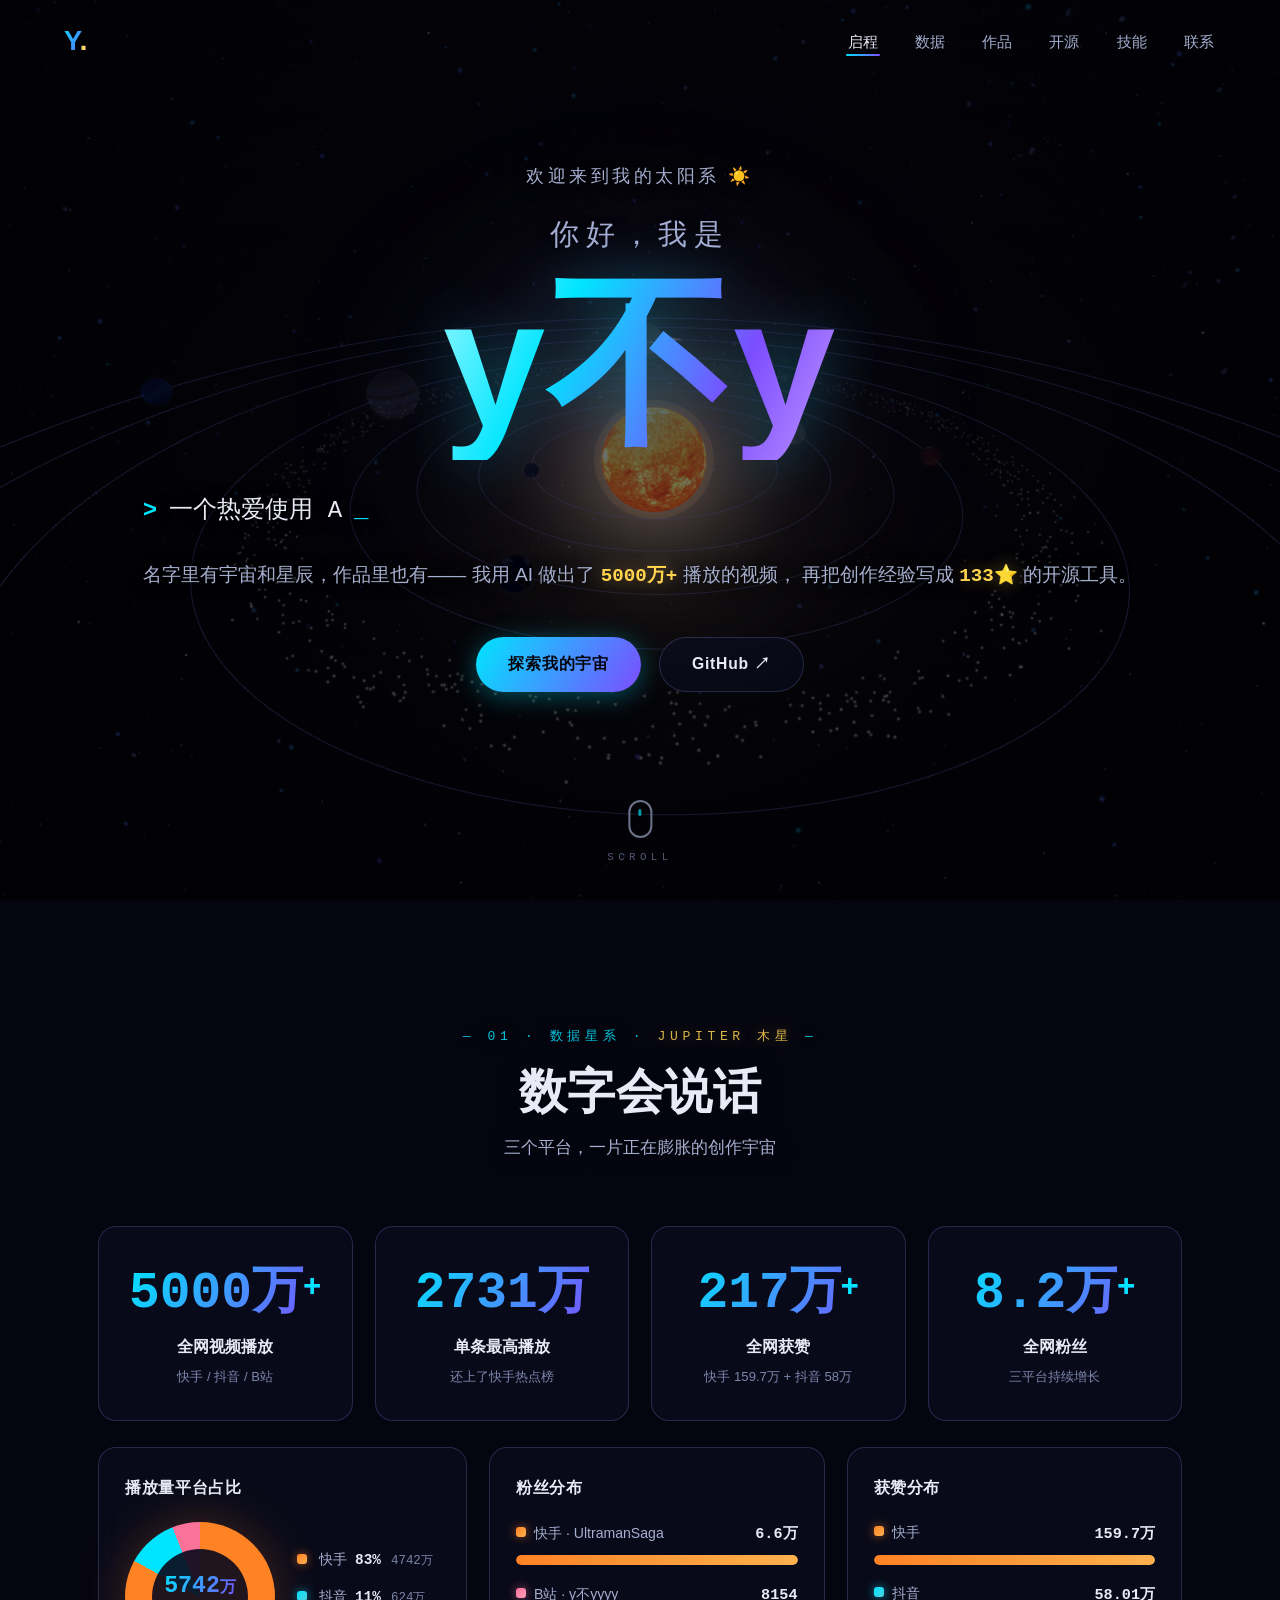
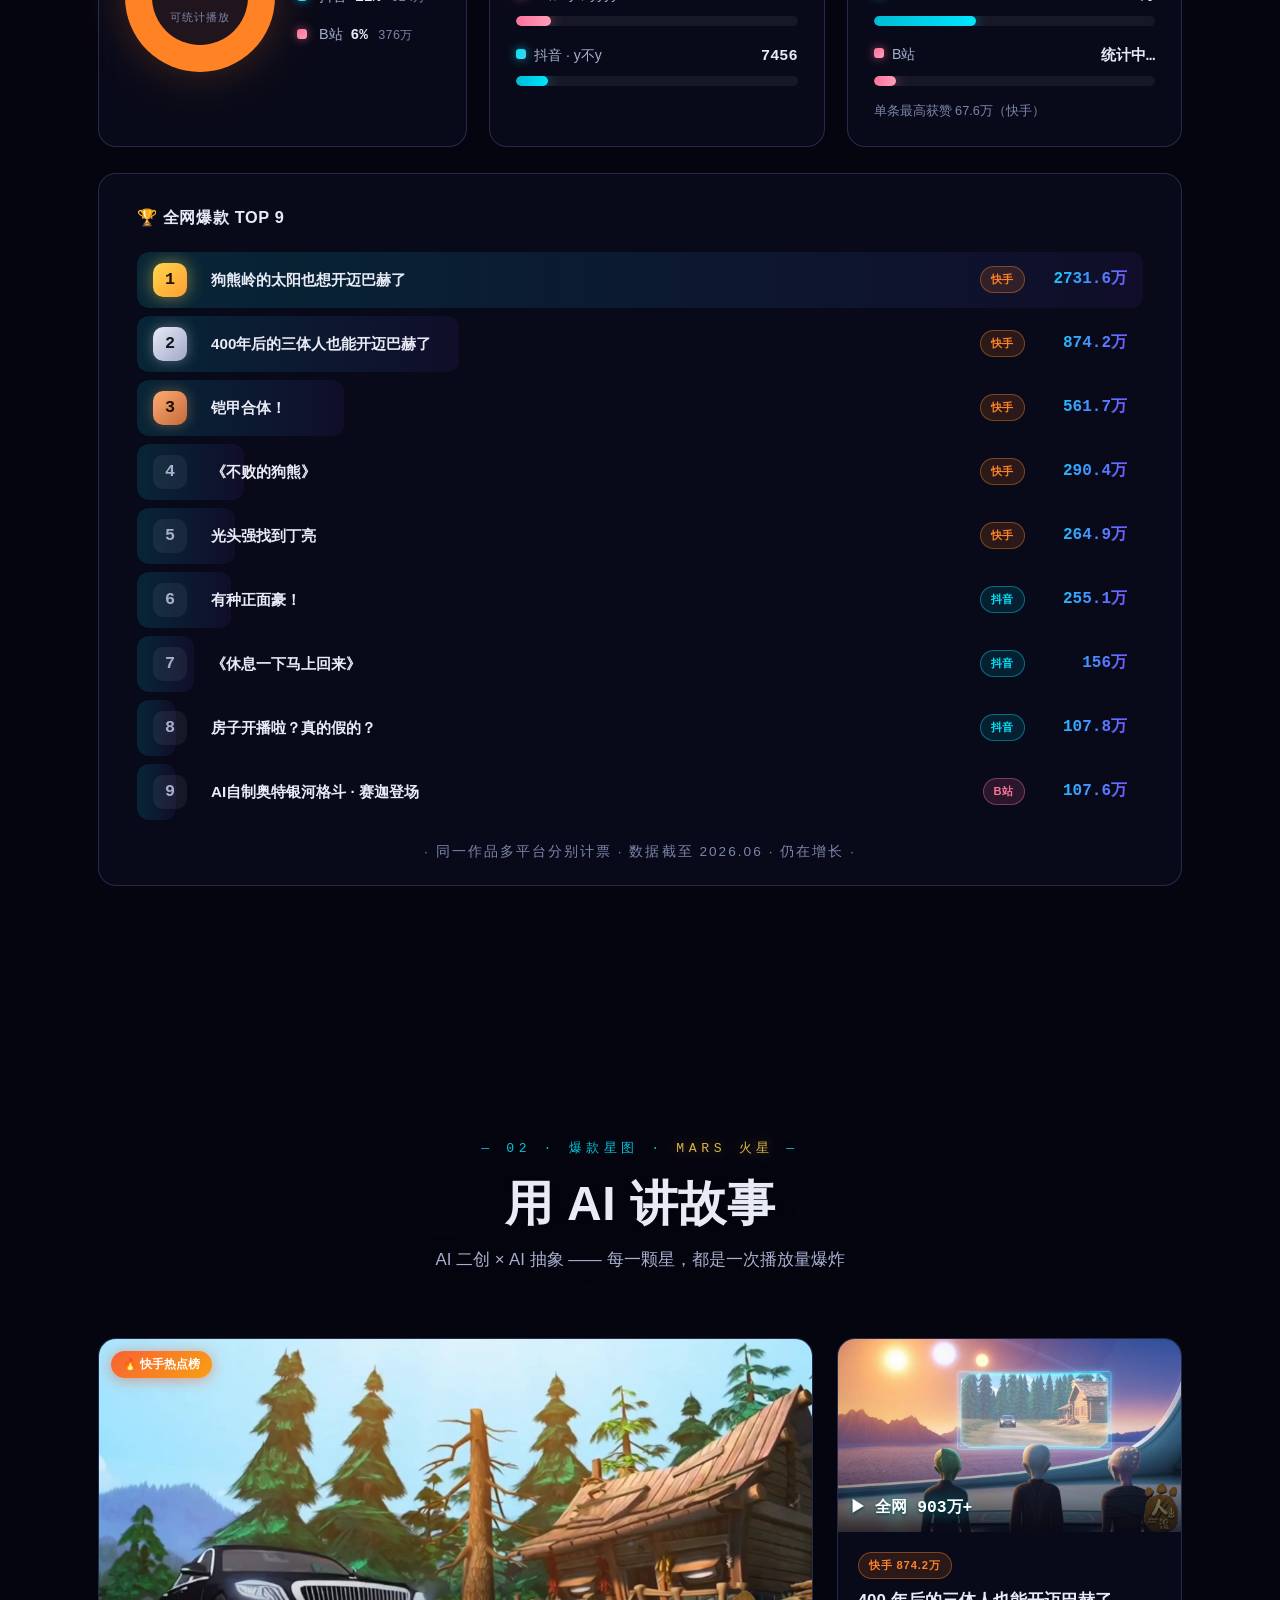
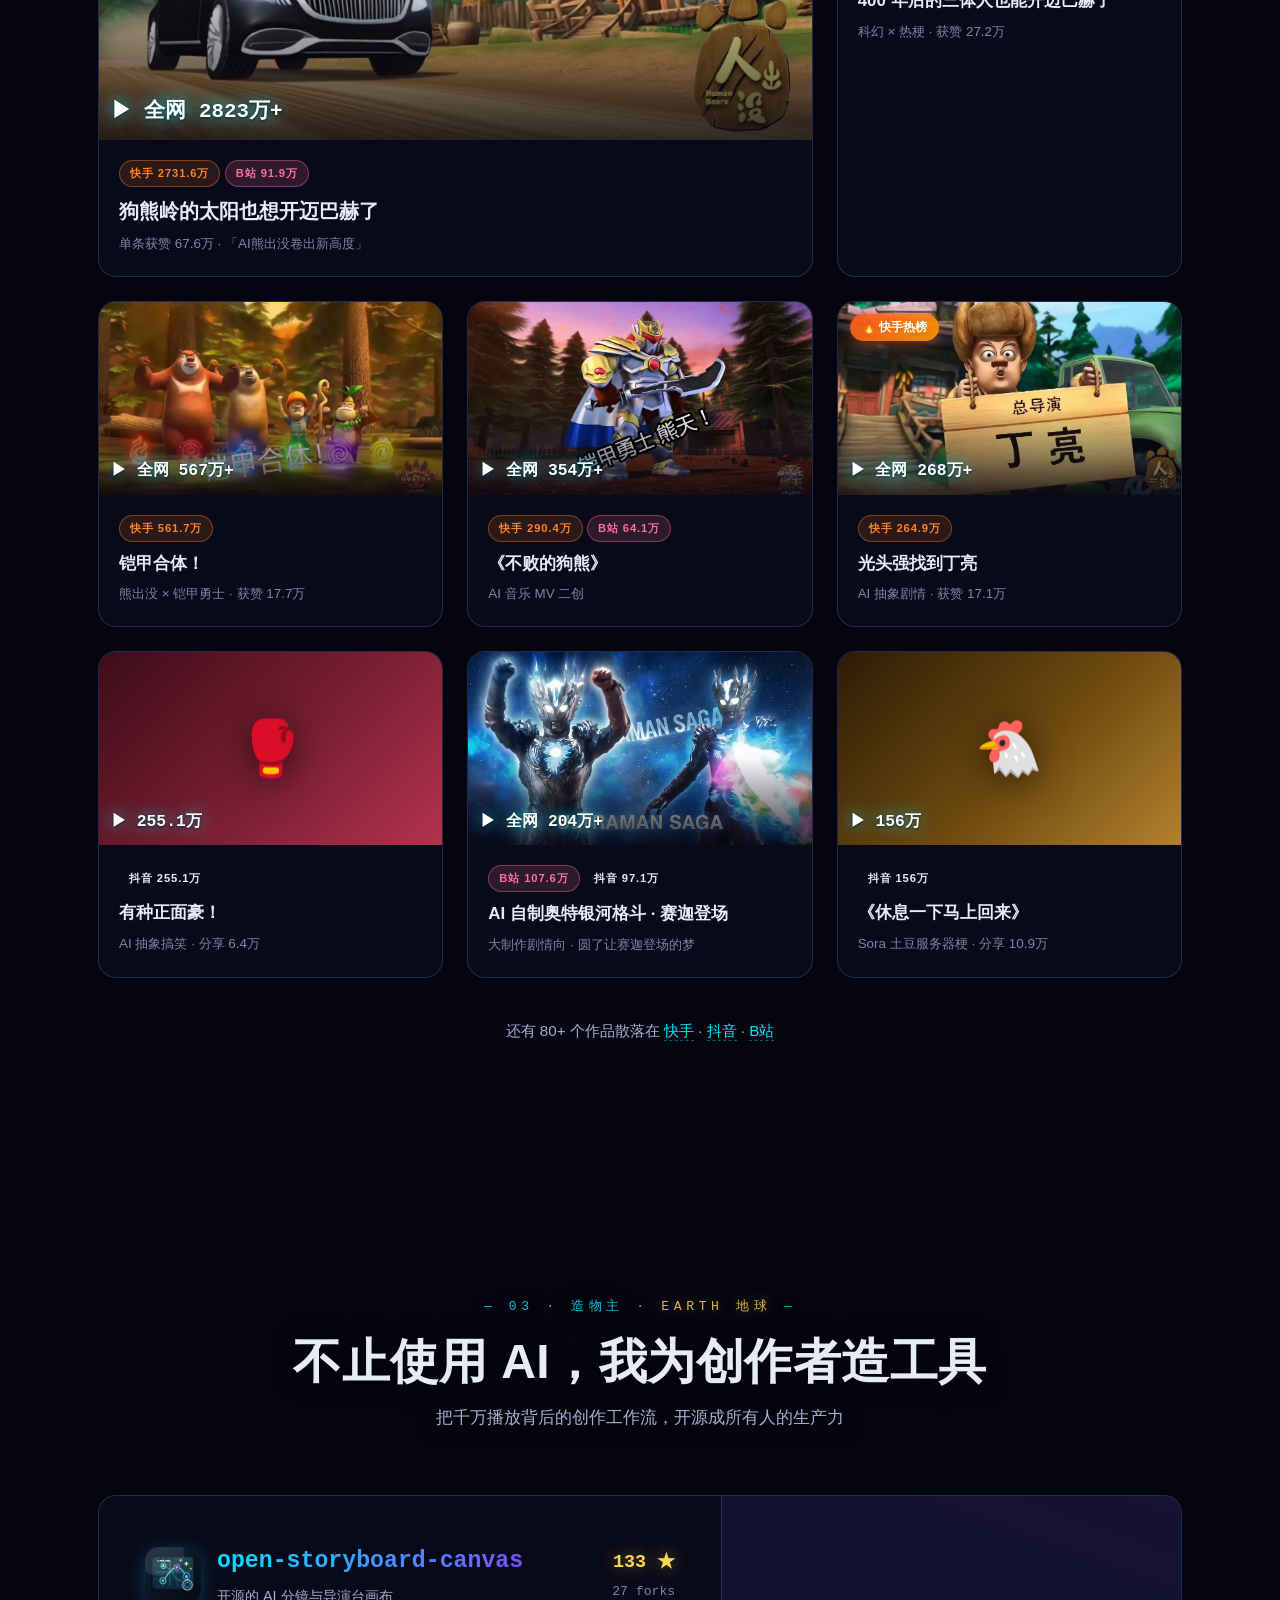
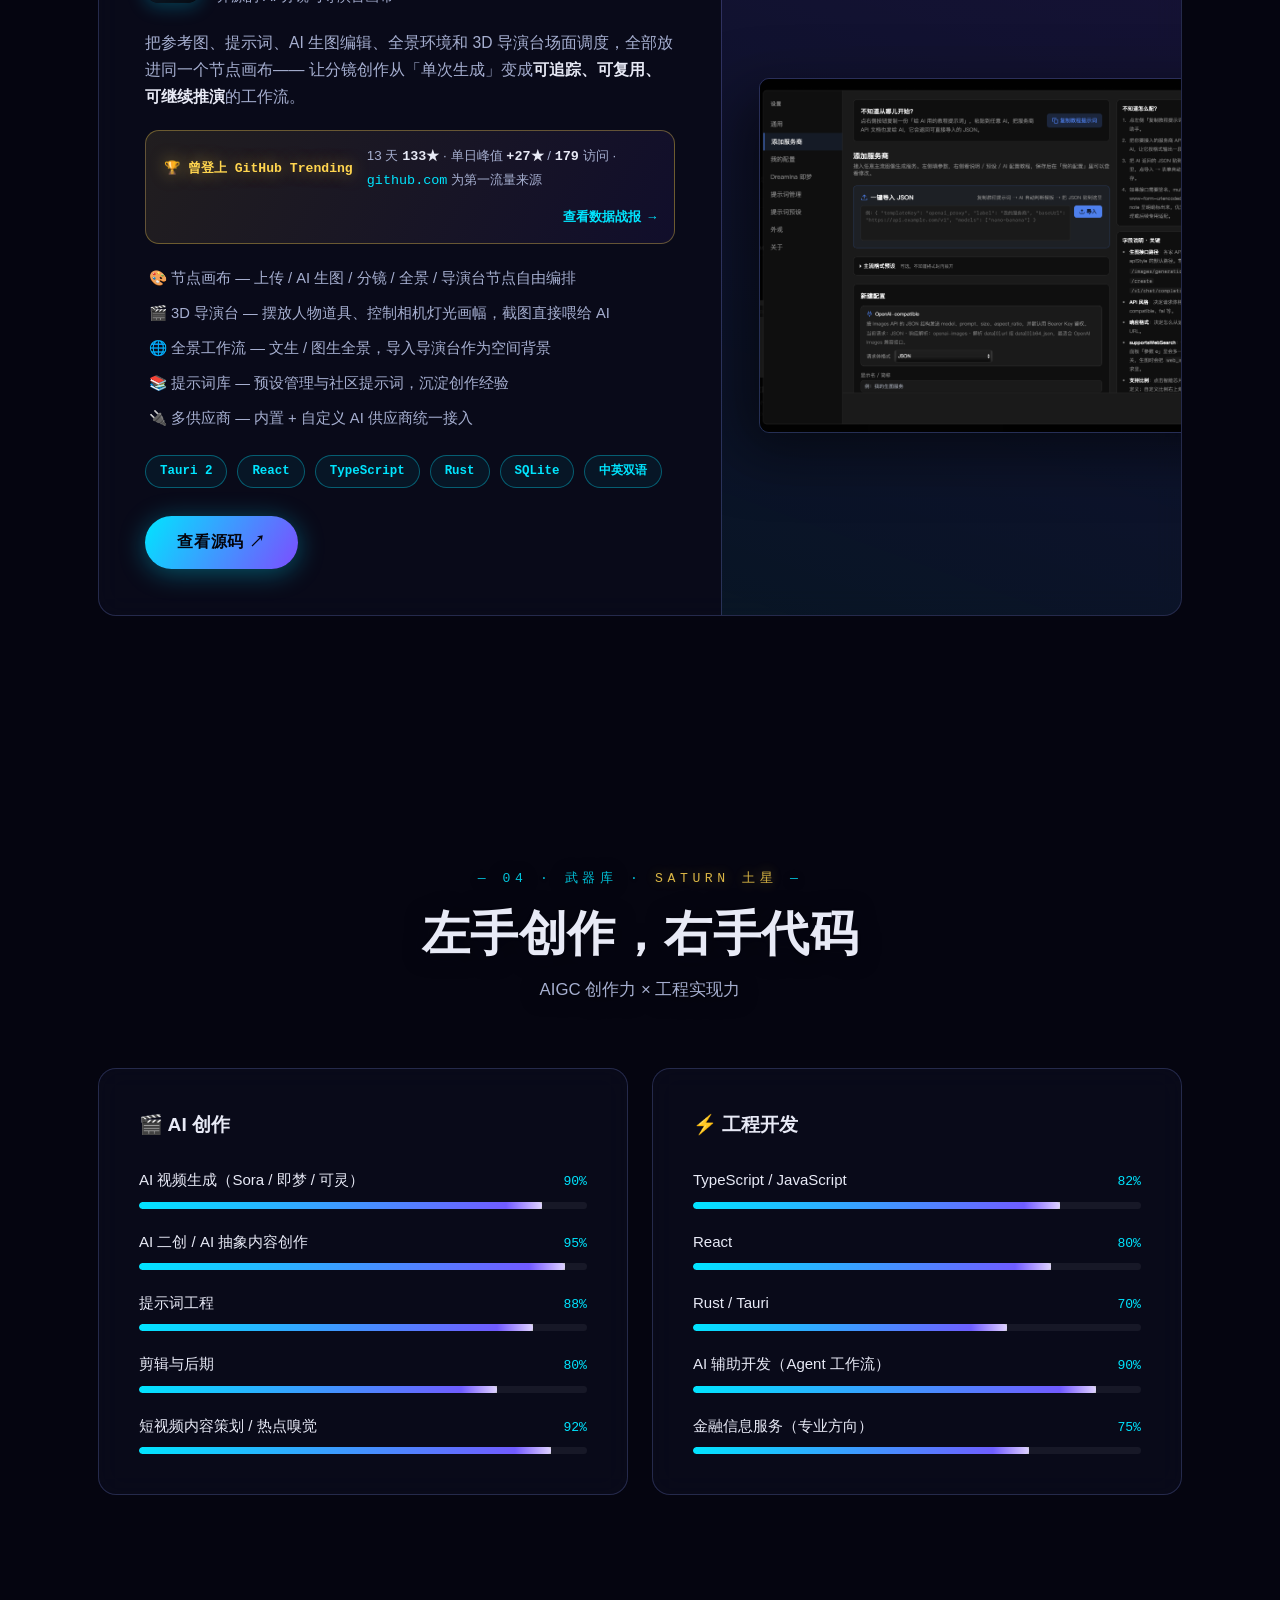
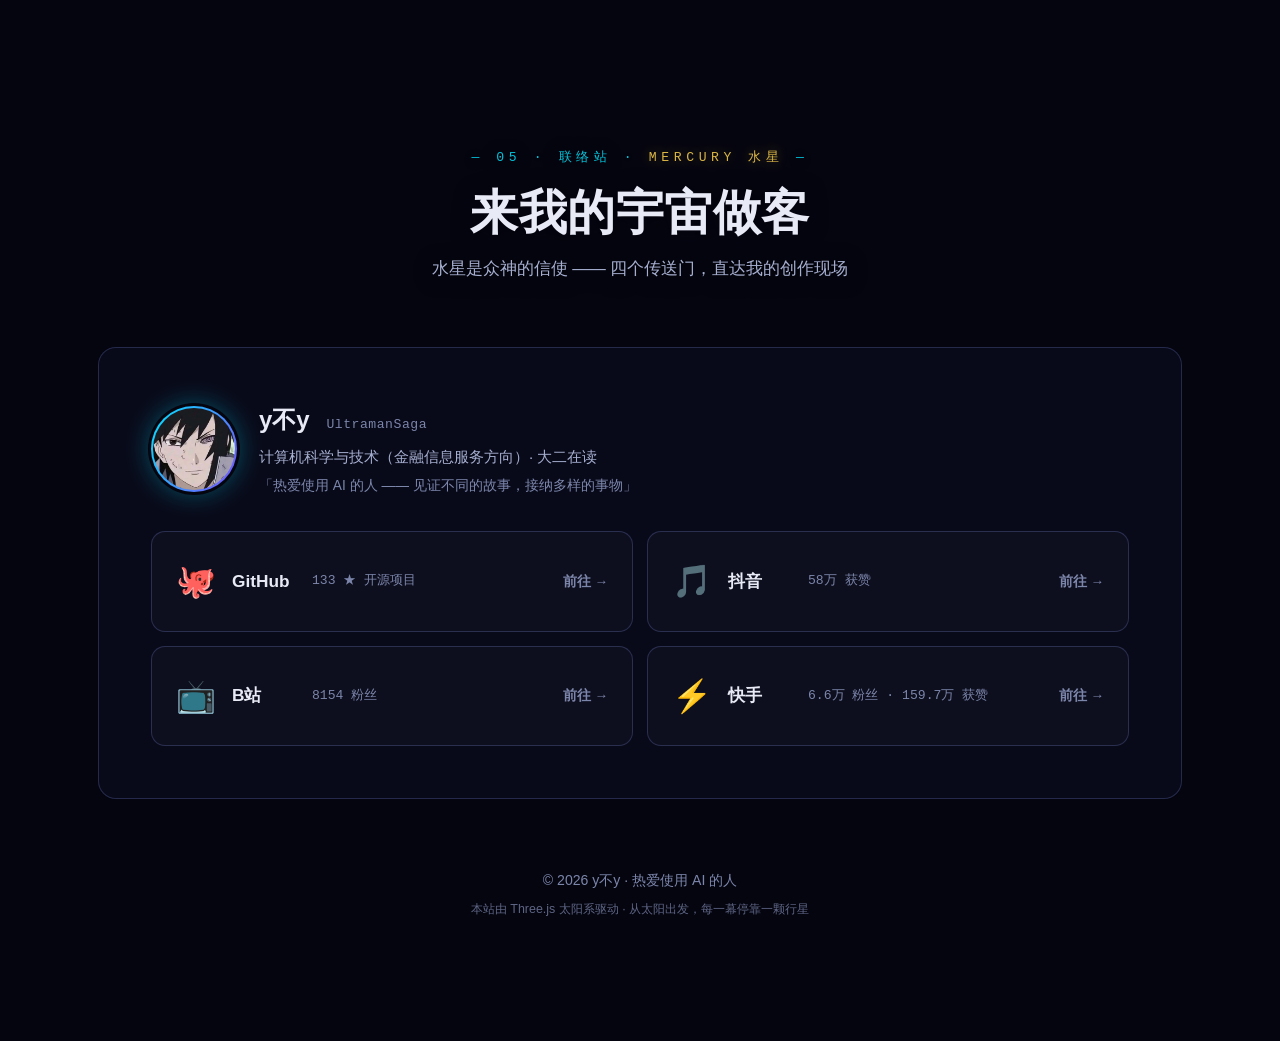
==== commit 011fd1d9: "feat: GitHub star/fork 实时更新 网页加载时调 GitHub 公开 API 动态填充 star/fork 数， 带 localStorage 缓存（1h）防限流，失败静默保留静态" ====
--- a/index.html
+++ b/index.html
@@ -50,7 +50,7 @@
         <p class="hero-sub" data-reveal>
           名字里有宇宙和星辰，作品里也有——<br class="mobile-br">
           我用 AI 做出了 <em>5000万+</em> 播放的视频，<br class="mobile-br">
-          再把创作经验写成 <em>133⭐</em> 的开源工具。
+          再把创作经验写成 <em><span data-gh-stars>133</span>⭐</em> 的开源工具。
         </p>
         <div class="hero-cta" data-reveal>
           <a href="#stats" class="btn btn-primary">探索我的宇宙</a>
@@ -354,8 +354,8 @@
               <p class="project-tagline">开源的 AI 分镜与导演台画布</p>
             </div>
             <div class="project-stars">
-              <span class="star-num">133 ★</span>
-              <span class="fork-num">27 forks</span>
+              <span class="star-num"><span data-gh-stars>133</span> ★</span>
+              <span class="fork-num"><span data-gh-forks>27</span> forks</span>
             </div>
           </div>
           <p class="project-desc">
@@ -474,7 +474,7 @@
 
         <div class="contact-links portal">
           <a class="contact-link gh" href="https://github.com/ganbo-gab" target="_blank" rel="noopener">
-            <span class="cl-icon">🐙</span><span class="cl-name">GitHub</span><span class="cl-data">133 ★ 开源项目</span>
+            <span class="cl-icon">🐙</span><span class="cl-name">GitHub</span><span class="cl-data"><span data-gh-stars>133</span> ★ 开源项目</span>
             <span class="cl-go">前往 →</span>
           </a>
           <a class="contact-link douyin" href="https://www.douyin.com/user/MS4wLjABAAAAIqaASzQ-m0BR4X4_Z0t8kLSNDS3jp0YPZEdNn1j6OYkvZCTKIpKGWT-RFb6nuvdb" target="_blank" rel="noopener">
